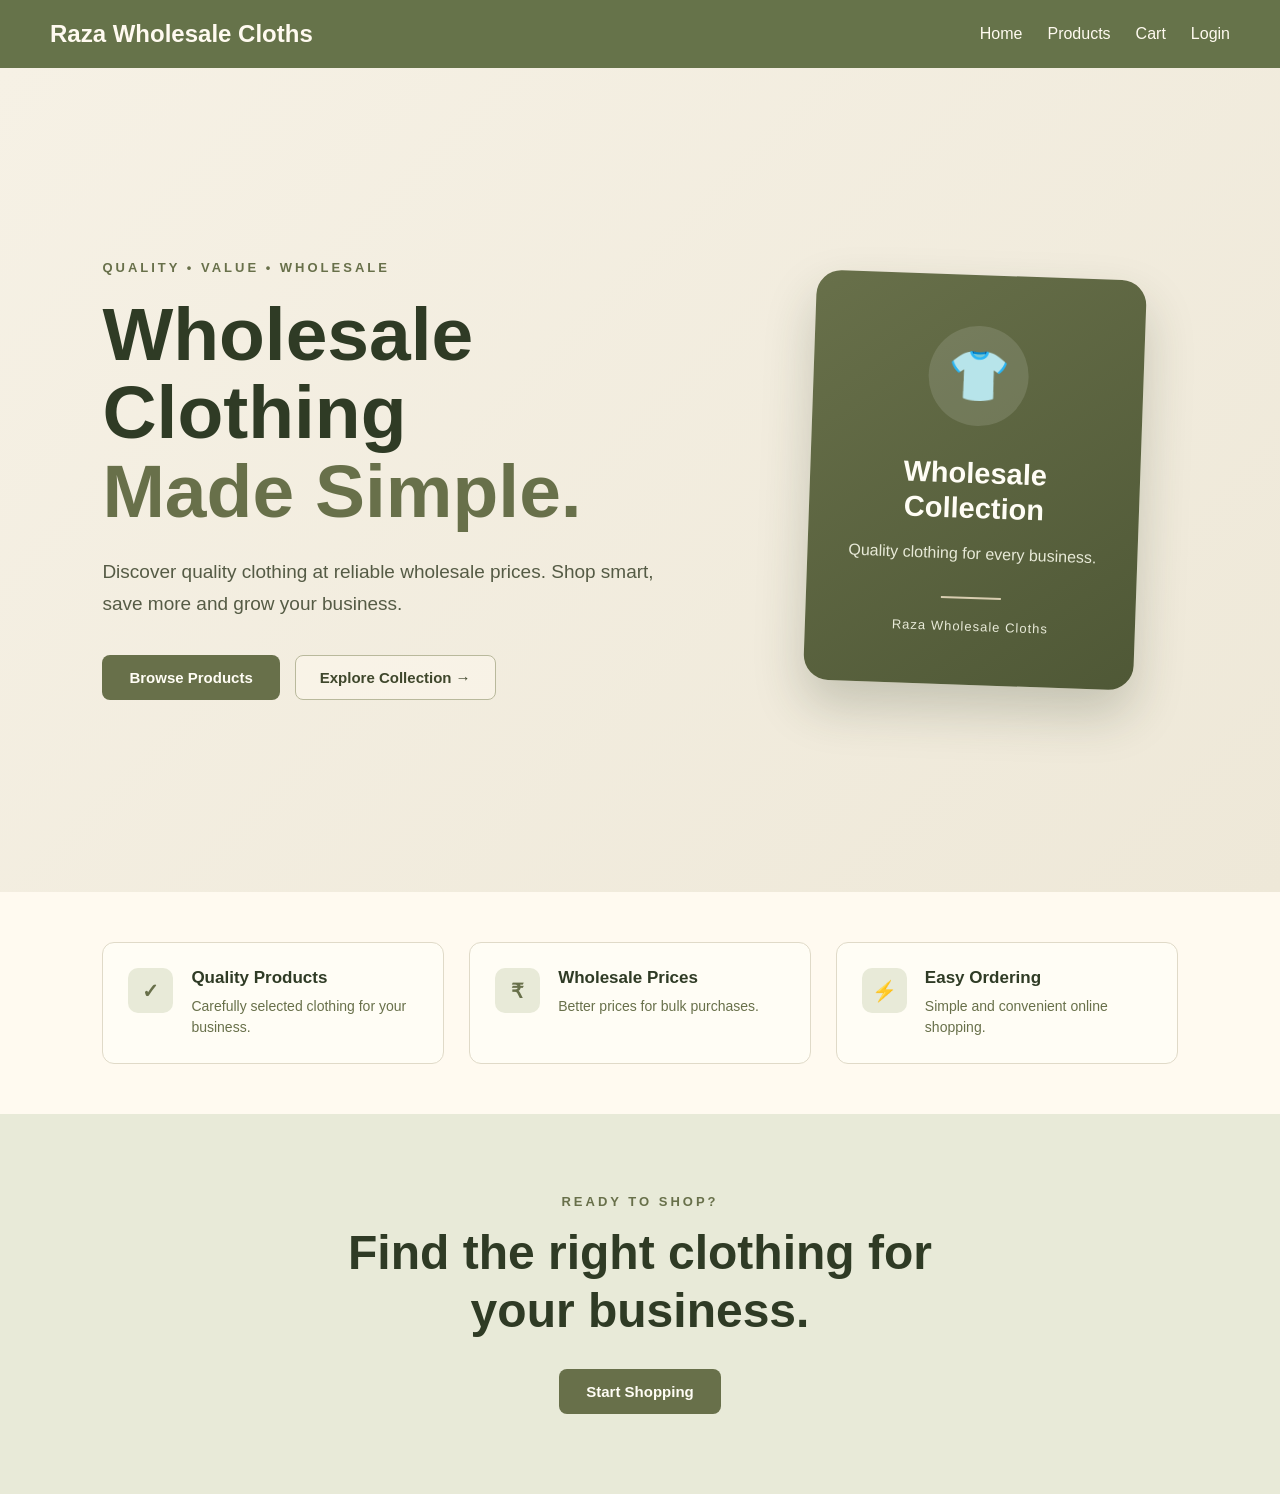
==== FRONTEND/index.html @ 0b1ded38 "Initial commit" ====
<!DOCTYPE html>
<html lang="en">

<head>

    <meta charset="UTF-8">

    <meta
        name="viewport"
        content="width=device-width, initial-scale=1.0"
    >

    <title>Raza Wholesale Cloths</title>

    <link
        rel="stylesheet"
        href="css/style.css"
    >

</head>


<body>

    <!-- ================================
         NAVIGATION
         ================================= -->

    <header class="navbar">

        <div class="logo">
            Raza Wholesale Cloths
        </div>


        <nav>

            <a href="index.html">
                Home
            </a>

            <a href="products.html">
                Products
            </a>

            <a href="cart.html">
                Cart
            </a>

            <a href="login.html">
                Login
            </a>

        </nav>

    </header>


    <!-- ================================
         HERO SECTION
         ================================= -->

    <main>

        <section class="home-hero">

            <div class="hero-content">

                <p class="hero-tag">
                    QUALITY • VALUE • WHOLESALE
                </p>


                <h1>
                    Wholesale Clothing
                    <span>
                        Made Simple.
                    </span>
                </h1>


                <p class="hero-description">

                    Discover quality clothing at reliable
                    wholesale prices. Shop smart,
                    save more and grow your business.

                </p>


                <div class="hero-buttons">

                    <a
                        href="products.html"
                        class="hero-primary-button"
                    >
                        Browse Products
                    </a>


                    <a
                        href="products.html"
                        class="hero-secondary-button"
                    >
                        Explore Collection →
                    </a>

                </div>

            </div>


            <!-- Decorative Card -->

            <div class="hero-visual">

                <div class="hero-card">

                    <div class="hero-card-icon">
                        👕
                    </div>

                    <h2>
                        Wholesale
                        Collection
                    </h2>

                    <p>
                        Quality clothing
                        for every business.
                    </p>

                    <div class="hero-card-line"></div>

                    <span>
                        Raza Wholesale Cloths
                    </span>

                </div>

            </div>

        </section>


        <!-- ================================
             FEATURES
             ================================= -->

        <section class="features-section">

            <div class="feature-box">

                <div class="feature-icon">
                    ✓
                </div>

                <div>

                    <h3>
                        Quality Products
                    </h3>

                    <p>
                        Carefully selected clothing
                        for your business.
                    </p>

                </div>

            </div>


            <div class="feature-box">

                <div class="feature-icon">
                    ₹
                </div>

                <div>

                    <h3>
                        Wholesale Prices
                    </h3>

                    <p>
                        Better prices for
                        bulk purchases.
                    </p>

                </div>

            </div>


            <div class="feature-box">

                <div class="feature-icon">
                    ⚡
                </div>

                <div>

                    <h3>
                        Easy Ordering
                    </h3>

                    <p>
                        Simple and convenient
                        online shopping.
                    </p>

                </div>

            </div>

        </section>


        <!-- ================================
             CTA
             ================================= -->

        <section class="home-cta">

            <p>
                READY TO SHOP?
            </p>

            <h2>
                Find the right clothing
                for your business.
            </h2>

            <a
                href="products.html"
                class="hero-primary-button"
            >
                Start Shopping
            </a>

        </section>

    </main>


    <script src="js/main.js"></script>

</body>

</html>
---- FRONTEND/css/style.css ----
* {
    margin: 0;
    padding: 0;
    box-sizing: border-box;
}

body {
    font-family: Arial, sans-serif;
    background-color: #f6f1e5;
    color: #2f3b25;
}


/* Navigation */

.navbar {
    background-color: #66734a;

    display: flex;
    justify-content: space-between;
    align-items: center;

    padding: 20px 50px;
}

.logo {
    color: #fffaf0;
    font-size: 24px;
    font-weight: bold;
}

nav {
    display: flex;
    gap: 25px;
}

nav a {
    color: #fffaf0;
    text-decoration: none;
    font-weight: 500;
}

nav a:hover {
    color: #e7c9a9;
}


/* Hero */

.hero {
    min-height: calc(100vh - 76px);

    display: flex;
    flex-direction: column;

    justify-content: center;
    align-items: center;

    text-align: center;

    padding: 40px;
}

.hero h1 {
    font-size: 56px;
    margin-bottom: 20px;
}

.hero p {
    font-size: 20px;
    color: #4f5d3a;

    margin-bottom: 30px;
}


/* Button */

button {
    background-color: #66734a;
    color: #fffaf0;

    border: none;

    padding: 14px 28px;

    font-size: 16px;
    font-weight: bold;

    border-radius: 6px;

    cursor: pointer;
}

button:hover {
    background-color: #52603a;
}

.products-section {
    padding: 50px;
    text-align: center;
}

.products-section h1 {
    color: #2f3b25;
    background-color: transparent;
    font-size: 40px;
    margin-bottom: 35px;
}

.products-container {
    display: flex;
    flex-wrap: wrap;
    justify-content: center;
    gap: 25px;
}

.product-card {
    width: 280px;
    background-color: #fffaf0;

    padding: 25px;

    border-radius: 10px;

    box-shadow: 0 4px 12px rgba(47, 59, 37, 0.12);

    text-align: left;
}

.product-card h2 {
    color: #2f3b25;
    margin-bottom: 15px;
}

.product-card p {
    text-align: left;
    font-size: 16px;
    margin: 8px 0;
}

.product-card button {
    margin-top: 15px;
}

.search-container {
    display: flex;

    justify-content: center;
    align-items: center;

    gap: 10px;

    margin-bottom: 35px;
}

.search-container input {
    width: 300px;

    padding: 13px 15px;

    border: 1px solid #b8bda8;

    border-radius: 6px;

    font-size: 16px;

    background-color: #fffaf0;

    color: #2f3b25;

    outline: none;
}

.search-container input:focus {
    border-color: #66734a;
}

.search-container button {
    margin-top: 0;
}

.sort-container {
    display: flex;
    justify-content: center;
    align-items: center;

    gap: 10px;

    margin-bottom: 35px;
}

.sort-container label {
    font-size: 16px;
    font-weight: 600;

    color: #2f3b25;
}

.sort-container select {
    padding: 10px 14px;

    border: 1px solid #b8bda8;
    border-radius: 6px;

    background-color: #fffaf0;
    color: #2f3b25;

    font-size: 15px;

    cursor: pointer;

    outline: none;
}

.sort-container select:focus {
    border-color: #66734a;
}

/* =========================================
   PRODUCT DETAILS PAGE
   ========================================= */

.product-details {
    width: 90%;
    max-width: 1100px;
    margin: 50px auto;
    padding: 35px;
    display: flex;
    gap: 50px;
    align-items: center;

    background: #f7f1df;
    border: 1px solid #d8cdb0;
    border-radius: 18px;
    box-sizing: border-box;
}


/* Product Image */

.product-image {
    flex: 1;
    min-height: 400px;
    display: flex;
    align-items: center;
    justify-content: center;

    background: #e8ead8;
    border-radius: 15px;
}


.image-placeholder {
    width: 80%;
    height: 320px;

    display: flex;
    align-items: center;
    justify-content: center;

    background: #dddcc8;
    color: #68704a;

    border-radius: 12px;

    font-size: 20px;
    font-weight: 600;
}


/* Product Information */

.product-info {
    flex: 1;
    padding: 20px;
}


.product-category {
    color: #68704a;
    font-size: 15px;
    font-weight: 700;
    text-transform: uppercase;
    letter-spacing: 1px;
}


.product-info h2 {
    color: #3f472c;
    font-size: 36px;
    margin: 12px 0;
}


.product-price {
    color: #68704a;
    font-size: 28px;
    font-weight: 700;
}


.product-stock {
    color: #555b45;
    font-size: 16px;
}


/* Quantity */

.quantity-container {
    margin: 25px 0;
}


.quantity-container label {
    color: #3f472c;
    font-weight: 600;
    margin-right: 10px;
}


.quantity-container input {
    width: 70px;
    padding: 10px;

    border: 1px solid #b9b99c;
    border-radius: 8px;

    background: #fffdf5;
    color: #3f472c;

    font-size: 16px;
}


/* Add to Cart */

.add-to-cart-button {
    padding: 13px 28px;

    border: none;
    border-radius: 9px;

    background: #68704a;
    color: #fffdf5;

    font-size: 16px;
    font-weight: 700;

    cursor: pointer;
}


.add-to-cart-button:hover {
    background: #4f5836;
}


/* Mobile */

@media (max-width: 768px) {

    .product-details {
        flex-direction: column;
        padding: 20px;
        gap: 25px;
    }

    .product-image {
        width: 100%;
        min-height: 300px;
    }

    .image-placeholder {
        height: 240px;
    }

    .product-info {
        width: 100%;
        padding: 10px;
    }

    .product-info h2 {
        font-size: 28px;
    }

}

.view-product-button {
    display: inline-block;

    margin-top: 15px;

    padding: 12px 20px;

    background-color: #66734a;
    color: #fffaf0;

    text-decoration: none;

    border-radius: 6px;

    font-weight: bold;
}

.view-product-button:hover {
    background-color: #52603a;
}

/* =========================================
   CART PAGE
   ========================================= */

.cart-section {
    width: 90%;
    max-width: 1100px;
    margin: 50px auto;
}

.cart-section > h1 {
    text-align: center;
    color: #2f3b25;
    font-size: 40px;
    margin-bottom: 35px;
}


/* Cart Items */

.cart-container {
    display: flex;
    flex-direction: column;
    gap: 20px;
}


.cart-item {
    display: flex;
    align-items: center;
    justify-content: space-between;
    gap: 25px;

    padding: 25px;

    background-color: #fffaf0;

    border: 1px solid #ddd6c2;

    border-radius: 12px;

    box-shadow:
        0 4px 12px rgba(47, 59, 37, 0.10);
}


/* Product Information */

.cart-item-info {
    flex: 2;
}


.cart-item-info h3 {
    color: #2f3b25;
    font-size: 21px;
    margin-bottom: 10px;
}


.cart-item-info p {
    color: #59634a;
    margin: 5px 0;
}


/* Quantity */

.cart-item-quantity {
    flex: 1;

    display: flex;
    align-items: center;
    justify-content: center;

    gap: 8px;
}


.cart-item-quantity label {
    color: #2f3b25;
    font-weight: 600;
}


.cart-quantity {
    width: 65px;

    padding: 9px;

    border: 1px solid #b8bda8;

    border-radius: 6px;

    background-color: #f6f1e5;

    color: #2f3b25;

    font-size: 15px;

    text-align: center;
}


/* Item Total */

.cart-item-total {
    flex: 1;

    text-align: center;
}


.cart-item-total p {
    color: #66734a;

    font-size: 20px;

    font-weight: bold;

    margin-bottom: 10px;
}


/* Remove Button */

.remove-cart-item {
    background-color: #8b5e52;

    padding: 9px 16px;

    font-size: 14px;

    border-radius: 6px;
}


.remove-cart-item:hover {
    background-color: #70483e;
}


/* Empty Cart */

.empty-cart {
    text-align: center;

    padding: 50px;

    background-color: #fffaf0;

    border-radius: 12px;

    color: #59634a;

    font-size: 18px;
}


/* Cart Summary */

.cart-summary {
    margin-top: 30px;

    padding: 30px;

    background-color: #e8ead8;

    border: 1px solid #cdd1b9;

    border-radius: 12px;

    text-align: right;
}


.cart-summary h2 {
    color: #2f3b25;

    margin-bottom: 20px;

    font-size: 25px;
}


.cart-summary p {
    color: #4f5d3a;

    font-size: 17px;

    margin: 8px 0;
}


.cart-summary span {
    color: #2f3b25;

    font-weight: bold;
}


/* Checkout */

#checkoutButton {
    margin-top: 20px;
}


/* Mobile */

@media (max-width: 768px) {

    .cart-section {
        width: 94%;
        margin: 30px auto;
    }


    .cart-section > h1 {
        font-size: 30px;
    }


    .cart-item {
        flex-direction: column;

        align-items: stretch;

        text-align: center;
    }


    .cart-item-info {
        text-align: center;
    }


    .cart-item-quantity {
        justify-content: center;
    }


    .cart-item-total {
        text-align: center;
    }


    .cart-summary {
        text-align: center;
    }

}

/* =========================================
   LOGIN PAGE
   ========================================= */

.login-section {
    min-height: calc(100vh - 76px);

    display: flex;
    justify-content: center;
    align-items: center;

    padding: 40px 20px;
}


.login-card {
    width: 100%;
    max-width: 430px;

    padding: 40px;

    background-color: #fffaf0;

    border: 1px solid #ddd6c2;

    border-radius: 14px;

    box-shadow:
        0 8px 25px rgba(47, 59, 37, 0.12);
}


.login-card h1 {
    text-align: center;

    color: #2f3b25;

    font-size: 32px;

    margin-bottom: 10px;
}


.login-subtitle {
    text-align: center;

    color: #68704a;

    margin-bottom: 30px;

    font-size: 15px;
}


/* Form */

.form-group {
    margin-bottom: 20px;
}


.form-group label {
    display: block;

    margin-bottom: 8px;

    color: #2f3b25;

    font-weight: 600;
}


.form-group input {
    width: 100%;

    padding: 13px 14px;

    border: 1px solid #b8bda8;

    border-radius: 7px;

    background-color: #f6f1e5;

    color: #2f3b25;

    font-size: 15px;

    outline: none;
}


.form-group input:focus {
    border-color: #66734a;

    box-shadow:
        0 0 0 2px rgba(102, 115, 74, 0.15);
}


/* Login Button */

.login-button {
    width: 100%;

    margin-top: 5px;

    padding: 13px;

    background-color: #66734a;

    color: #fffaf0;

    border: none;

    border-radius: 7px;

    font-size: 16px;

    font-weight: bold;

    cursor: pointer;
}


.login-button:hover {
    background-color: #52603a;
}


/* Message */

.login-message {
    margin-top: 18px;

    text-align: center;

    font-size: 14px;

    color: #68704a;
}


/* Mobile */

@media (max-width: 500px) {

    .login-card {
        padding: 30px 22px;
    }


    .login-card h1 {
        font-size: 27px;
    }

}

/* Dynamic Profile Link */

.navbar nav a {
    color: #fffaf0;
    text-decoration: none;
    font-weight: 500;
    transition: color 0.2s ease;
}

.navbar nav a:hover {
    color: #e7c9a9;
}

/* =========================================
   PROFILE PAGE
   ========================================= */

.profile-section {
    min-height: calc(100vh - 76px);

    display: flex;
    justify-content: center;
    align-items: center;

    padding: 40px 20px;
}


.profile-card {
    width: 100%;
    max-width: 500px;

    padding: 40px;

    background-color: #fffaf0;

    border: 1px solid #ddd6c2;

    border-radius: 16px;

    box-shadow:
        0 8px 25px rgba(47, 59, 37, 0.12);

    text-align: center;
}


.profile-icon {
    width: 80px;
    height: 80px;

    margin: 0 auto 20px;

    display: flex;
    align-items: center;
    justify-content: center;

    background-color: #e8ead8;

    border-radius: 50%;

    font-size: 38px;
}


.profile-card h1 {
    color: #2f3b25;

    font-size: 32px;

    margin-bottom: 30px;
}


/* Profile Information */

.profile-info {
    text-align: left;

    margin-bottom: 30px;
}


.profile-field {
    padding: 16px 0;

    border-bottom: 1px solid #ddd6c2;
}


.profile-field span {
    display: block;

    color: #68704a;

    font-size: 13px;

    font-weight: 600;

    text-transform: uppercase;

    letter-spacing: 0.5px;

    margin-bottom: 6px;
}


.profile-field strong {
    display: block;

    color: #2f3b25;

    font-size: 17px;

    word-break: break-word;
}


/* Logout */

.logout-button {
    width: 100%;

    padding: 13px;

    background-color: #8b5e52;

    color: #fffaf0;

    border: none;

    border-radius: 7px;

    font-size: 16px;

    font-weight: bold;

    cursor: pointer;
}


.logout-button:hover {
    background-color: #70483e;
}


/* Mobile */

@media (max-width: 500px) {

    .profile-card {
        padding: 30px 22px;
    }


    .profile-card h1 {
        font-size: 27px;
    }

}

/* Register Link */

.register-link {
    margin-top: 20px;

    text-align: center;

    color: #68704a;

    font-size: 14px;
}


.register-link a {
    color: #66734a;

    font-weight: bold;

    text-decoration: none;
}


.register-link a:hover {
    text-decoration: underline;
}

/* =========================================
   CHECKOUT PAGE
   ========================================= */

.checkout-section {
    width: 90%;
    max-width: 1200px;

    margin: 50px auto;

    padding: 20px;
}


.checkout-section > h1 {
    text-align: center;

    color: #2f3b25;

    font-size: 40px;

    margin-bottom: 35px;
}


/* Main Checkout Layout */

.checkout-container {
    display: grid;

    grid-template-columns:
        1.4fr
        1fr;

    gap: 35px;

    align-items: start;
}


/* Checkout Form */

.checkout-form,
.order-summary {
    background-color: #fffaf0;

    border: 1px solid #ddd6c2;

    border-radius: 15px;

    padding: 30px;

    box-shadow:
        0 6px 20px rgba(47, 59, 37, 0.10);
}


.checkout-form h2,
.order-summary h2 {
    color: #2f3b25;

    font-size: 24px;

    margin-bottom: 25px;
}


/* Form */

.form-group {
    margin-bottom: 20px;
}


.form-group label {
    display: block;

    color: #3f472c;

    font-size: 15px;

    font-weight: 600;

    margin-bottom: 8px;
}


.form-group input,
.form-group textarea {
    width: 100%;

    padding: 13px 14px;

    border: 1px solid #b9b99c;

    border-radius: 7px;

    background-color: #fffdf5;

    color: #2f3b25;

    font-family: Arial, sans-serif;

    font-size: 15px;

    outline: none;
}


.form-group input:focus,
.form-group textarea:focus {
    border-color: #68704a;

    box-shadow:
        0 0 0 2px rgba(104, 112, 74, 0.10);
}


.form-group textarea {
    resize: vertical;
}


/* City + Pincode */

.checkout-row {
    display: grid;

    grid-template-columns:
        1fr
        1fr;

    gap: 15px;
}


/* Order Items */

.checkout-items {
    display: flex;

    flex-direction: column;

    gap: 15px;
}


.checkout-item {
    display: flex;

    justify-content: space-between;

    align-items: center;

    gap: 20px;

    padding: 15px 0;

    border-bottom:
        1px solid #ddd6c2;
}


.checkout-item h3 {
    color: #3f472c;

    font-size: 17px;

    margin-bottom: 6px;
}


.checkout-item p {
    color: #68704a;

    font-size: 14px;
}


.checkout-item strong {
    color: #2f3b25;

    font-size: 16px;

    white-space: nowrap;
}


/* Total */

.checkout-total {
    display: flex;

    justify-content: space-between;

    align-items: center;

    margin-top: 25px;

    padding-top: 20px;

    border-top:
        2px solid #d8cdb0;
}


.checkout-total span {
    color: #3f472c;

    font-size: 18px;

    font-weight: 600;
}


.checkout-total strong {
    color: #68704a;

    font-size: 25px;
}


/* Place Order */

.place-order-button {
    width: 100%;

    margin-top: 10px;

    padding: 14px 20px;

    background-color: #68704a;

    color: #fffdf5;

    border: none;

    border-radius: 8px;

    font-size: 16px;

    font-weight: 700;

    cursor: pointer;

    transition: background-color 0.2s ease;
}


.place-order-button:hover {
    background-color: #4f5836;
}


/* Checkout Message */

.checkout-message {
    margin-top: 15px;

    text-align: center;

    font-size: 15px;

    font-weight: 600;
}


/* Mobile */

@media (max-width: 800px) {

    .checkout-container {
        grid-template-columns: 1fr;
    }


    .checkout-section {
        width: 95%;

        padding: 10px;
    }


    .checkout-section > h1 {
        font-size: 32px;
    }

}


@media (max-width: 500px) {

    .checkout-form,
    .order-summary {
        padding: 20px;
    }


    .checkout-row {
        grid-template-columns: 1fr;
    }


    .checkout-item {
        align-items: flex-start;
    }

}

/* =========================================
   ORDER DETAILS PAGE
   ========================================= */

.order-details-section {
    width: 90%;
    max-width: 1000px;

    margin: 50px auto;

    padding: 20px;
}


.order-details-section > h1 {
    text-align: center;

    color: #2f3b25;

    font-size: 40px;

    margin-bottom: 35px;
}


/* Main Card */

.order-detail-card {
    background-color: #fffaf0;

    border: 1px solid #ddd6c2;

    border-radius: 16px;

    padding: 35px;

    box-shadow:
        0 6px 20px rgba(47, 59, 37, 0.10);
}


/* Header */

.order-detail-header {
    display: flex;

    justify-content: space-between;

    align-items: center;

    gap: 20px;

    padding-bottom: 20px;

    border-bottom:
        1px solid #ddd6c2;
}


.order-label {
    color: #68704a;

    font-size: 13px;

    font-weight: 700;

    text-transform: uppercase;

    letter-spacing: 1px;

    margin-bottom: 5px;
}


.order-detail-header h2 {
    color: #2f3b25;

    font-size: 22px;
}


.order-status {
    display: inline-block;

    padding: 8px 15px;

    background-color: #e8ead8;

    color: #52603a;

    border-radius: 20px;

    font-size: 14px;

    font-weight: 700;
}


/* Date */

.order-detail-date {
    color: #68704a;

    font-size: 14px;

    margin: 20px 0 30px;
}


/* Products */

.order-detail-products h2,
.order-customer-info h2 {
    color: #2f3b25;

    font-size: 22px;

    margin-bottom: 20px;
}


.order-detail-item {
    display: flex;

    justify-content: space-between;

    align-items: center;

    gap: 20px;

    padding: 18px 0;

    border-bottom:
        1px solid #e0dac8;
}


.order-detail-item h3 {
    color: #3f472c;

    font-size: 18px;

    margin-bottom: 8px;
}


.order-detail-item p {
    color: #68704a;

    font-size: 14px;

    margin: 4px 0;
}


.order-detail-item strong {
    color: #68704a;

    font-size: 18px;

    white-space: nowrap;
}


/* Total */

.order-detail-total {
    display: flex;

    justify-content: space-between;

    align-items: center;

    margin-top: 25px;

    padding: 20px 0;

    border-top:
        2px solid #d8cdb0;

    border-bottom:
        1px solid #ddd6c2;
}


.order-detail-total span {
    color: #3f472c;

    font-size: 18px;

    font-weight: 600;
}


.order-detail-total strong {
    color: #68704a;

    font-size: 26px;
}


/* Customer Information */

.order-customer-info {
    margin-top: 30px;

    padding-top: 25px;

    border-top:
        1px solid #ddd6c2;
}


.order-customer-info p {
    color: #555b45;

    font-size: 15px;

    margin: 10px 0;

    line-height: 1.5;
}


.order-customer-info strong {
    color: #3f472c;
}


/* Back Button */

.back-orders-button {
    display: inline-block;

    margin-top: 30px;

    padding: 12px 22px;

    background-color: #68704a;

    color: #fffdf5;

    text-decoration: none;

    border-radius: 8px;

    font-size: 15px;

    font-weight: 700;
}


.back-orders-button:hover {
    background-color: #4f5836;
}


/* View Details Button */

.view-order-button {
    display: inline-block;

    margin-top: 20px;

    padding: 11px 20px;

    background-color: #68704a;

    color: #fffdf5;

    text-decoration: none;

    border-radius: 7px;

    font-size: 14px;

    font-weight: 700;
}


.view-order-button:hover {
    background-color: #4f5836;
}


/* Mobile */

@media (max-width: 700px) {

    .order-details-section {
        width: 95%;

        padding: 10px;
    }


    .order-detail-card {
        padding: 22px;
    }


    .order-detail-header {
        flex-direction: column;

        align-items: flex-start;
    }


    .order-detail-item {
        align-items: flex-start;
    }


    .order-detail-total {
        gap: 15px;
    }

}


@media (max-width: 450px) {

    .order-detail-item {
        flex-direction: column;
    }


    .order-detail-total {
        flex-direction: column;

        align-items: flex-start;
    }

}

/* =========================================
   ATTRACTIVE HOME PAGE
   ========================================= */


/* Hero */

.home-hero {

    min-height:
        calc(100vh - 76px);

    display: grid;

    grid-template-columns:
        1.2fr
        0.8fr;

    align-items: center;

    gap: 60px;

    padding:
        70px 8%;

    background:
        linear-gradient(
            135deg,
            #f6f1e5 0%,
            #eee8d8 100%
        );

}


/* Hero Content */

.hero-content {

    max-width: 700px;

}


.hero-tag {

    color: #68704a;

    font-size: 13px;

    font-weight: 800;

    letter-spacing: 3px;

    margin-bottom: 20px;

}


.hero-content h1 {

    color: #2f3b25;

    font-size: clamp(
        45px,
        6vw,
        75px
    );

    line-height: 1.05;

    margin-bottom: 25px;

}


.hero-content h1 span {

    display: block;

    color: #68704a;

}


.hero-description {

    max-width: 560px;

    color: #555b45;

    font-size: 19px;

    line-height: 1.7;

    margin-bottom: 35px;

}


/* Hero Buttons */

.hero-buttons {

    display: flex;

    align-items: center;

    gap: 15px;

    flex-wrap: wrap;

}


.hero-primary-button {

    display: inline-block;

    padding:
        14px 27px;

    background-color:
        #68704a;

    color:
        #fffdf5;

    text-decoration: none;

    border-radius: 8px;

    font-size: 15px;

    font-weight: 700;

    transition:
        transform 0.2s ease,
        background-color 0.2s ease;

}


.hero-primary-button:hover {

    background-color:
        #4f5836;

    transform:
        translateY(-2px);

}


.hero-secondary-button {

    display: inline-block;

    padding:
        13px 24px;

    color:
        #3f472c;

    text-decoration: none;

    border:
        1px solid #b9b99c;

    border-radius: 8px;

    font-size: 15px;

    font-weight: 700;

    background:
        rgba(
            255,
            250,
            240,
            0.5
        );

}


.hero-secondary-button:hover {

    background:
        #fffaf0;

}


/* =========================================
   HERO VISUAL
   ========================================= */

.hero-visual {

    display: flex;

    justify-content: center;

    align-items: center;

}


.hero-card {

    width: 330px;

    min-height: 410px;

    padding: 40px 30px;

    display: flex;

    flex-direction: column;

    justify-content: center;

    align-items: center;

    text-align: center;

    background:

        linear-gradient(
            145deg,
            #68704a,
            #4f5836
        );

    color: #fffdf5;

    border-radius: 25px;

    box-shadow:
        0 25px 50px
        rgba(
            47,
            59,
            37,
            0.22
        );

    transform:
        rotate(2deg);

}


.hero-card-icon {

    width: 100px;

    height: 100px;

    display: flex;

    justify-content: center;

    align-items: center;

    font-size: 50px;

    background:
        rgba(
            255,
            255,
            255,
            0.12
        );

    border-radius: 50%;

    margin-bottom: 30px;

}


.hero-card h2 {

    font-size: 29px;

    line-height: 1.2;

    margin-bottom: 15px;

}


.hero-card p {

    color:
        #e8ead8;

    line-height: 1.6;

    margin-bottom: 30px;

}


.hero-card-line {

    width: 60px;

    height: 2px;

    background:
        #d8cdb0;

    margin-bottom: 20px;

}


.hero-card span {

    color:
        #e8ead8;

    font-size: 13px;

    letter-spacing: 1px;

}


/* =========================================
   FEATURES
   ========================================= */

.features-section {

    display: grid;

    grid-template-columns:
        repeat(3, 1fr);

    gap: 25px;

    padding:
        50px 8%;

    background:
        #fffaf0;

}


.feature-box {

    display: flex;

    align-items: flex-start;

    gap: 18px;

    padding: 25px;

    border:
        1px solid #e0dac8;

    border-radius: 12px;

    background:
        #fffdf5;

    transition:
        transform 0.2s ease,
        box-shadow 0.2s ease;

}


.feature-box:hover {

    transform:
        translateY(-5px);

    box-shadow:
        0 10px 25px
        rgba(
            47,
            59,
            37,
            0.10
        );

}


.feature-icon {

    min-width: 45px;

    height: 45px;

    display: flex;

    align-items: center;

    justify-content: center;

    background:
        #e8ead8;

    color:
        #68704a;

    border-radius: 10px;

    font-size: 20px;

    font-weight: 800;

}


.feature-box h3 {

    color:
        #2f3b25;

    font-size: 17px;

    margin-bottom: 8px;

}


.feature-box p {

    color:
        #68704a;

    font-size: 14px;

    line-height: 1.5;

}


/* =========================================
   HOME CTA
   ========================================= */

.home-cta {

    text-align: center;

    padding:
        80px 20px;

    background:
        #e8ead8;

}


.home-cta > p {

    color:
        #68704a;

    font-size: 13px;

    font-weight: 800;

    letter-spacing: 3px;

    margin-bottom: 15px;

}


.home-cta h2 {

    max-width: 650px;

    margin:
        0 auto 30px;

    color:
        #2f3b25;

    font-size:
        clamp(
            30px,
            4vw,
            48px
        );

    line-height: 1.2;

}


/* =========================================
   HOME MOBILE
   ========================================= */

@media (max-width: 850px) {

    .home-hero {

        grid-template-columns: 1fr;

        text-align: center;

        padding:
            60px 7%;

    }


    .hero-content {

        margin:
            0 auto;

    }


    .hero-description {

        margin-left: auto;

        margin-right: auto;

    }


    .hero-buttons {

        justify-content: center;

    }


    .hero-card {

        width: 300px;

        min-height: 350px;

    }


    .features-section {

        grid-template-columns: 1fr;

    }

}


@media (max-width: 600px) {

    .home-hero {

        padding:
            45px 20px;

    }


    .hero-content h1 {

        font-size: 43px;

    }


    .hero-description {

        font-size: 16px;

    }


    .hero-card {

        width: 270px;

        min-height: 330px;

    }


    .hero-card h2 {

        font-size: 25px;

    }


    .hero-buttons {

        flex-direction: column;

        width: 100%;

    }


    .hero-primary-button,
    .hero-secondary-button {

        width: 100%;

        text-align: center;

    }

}
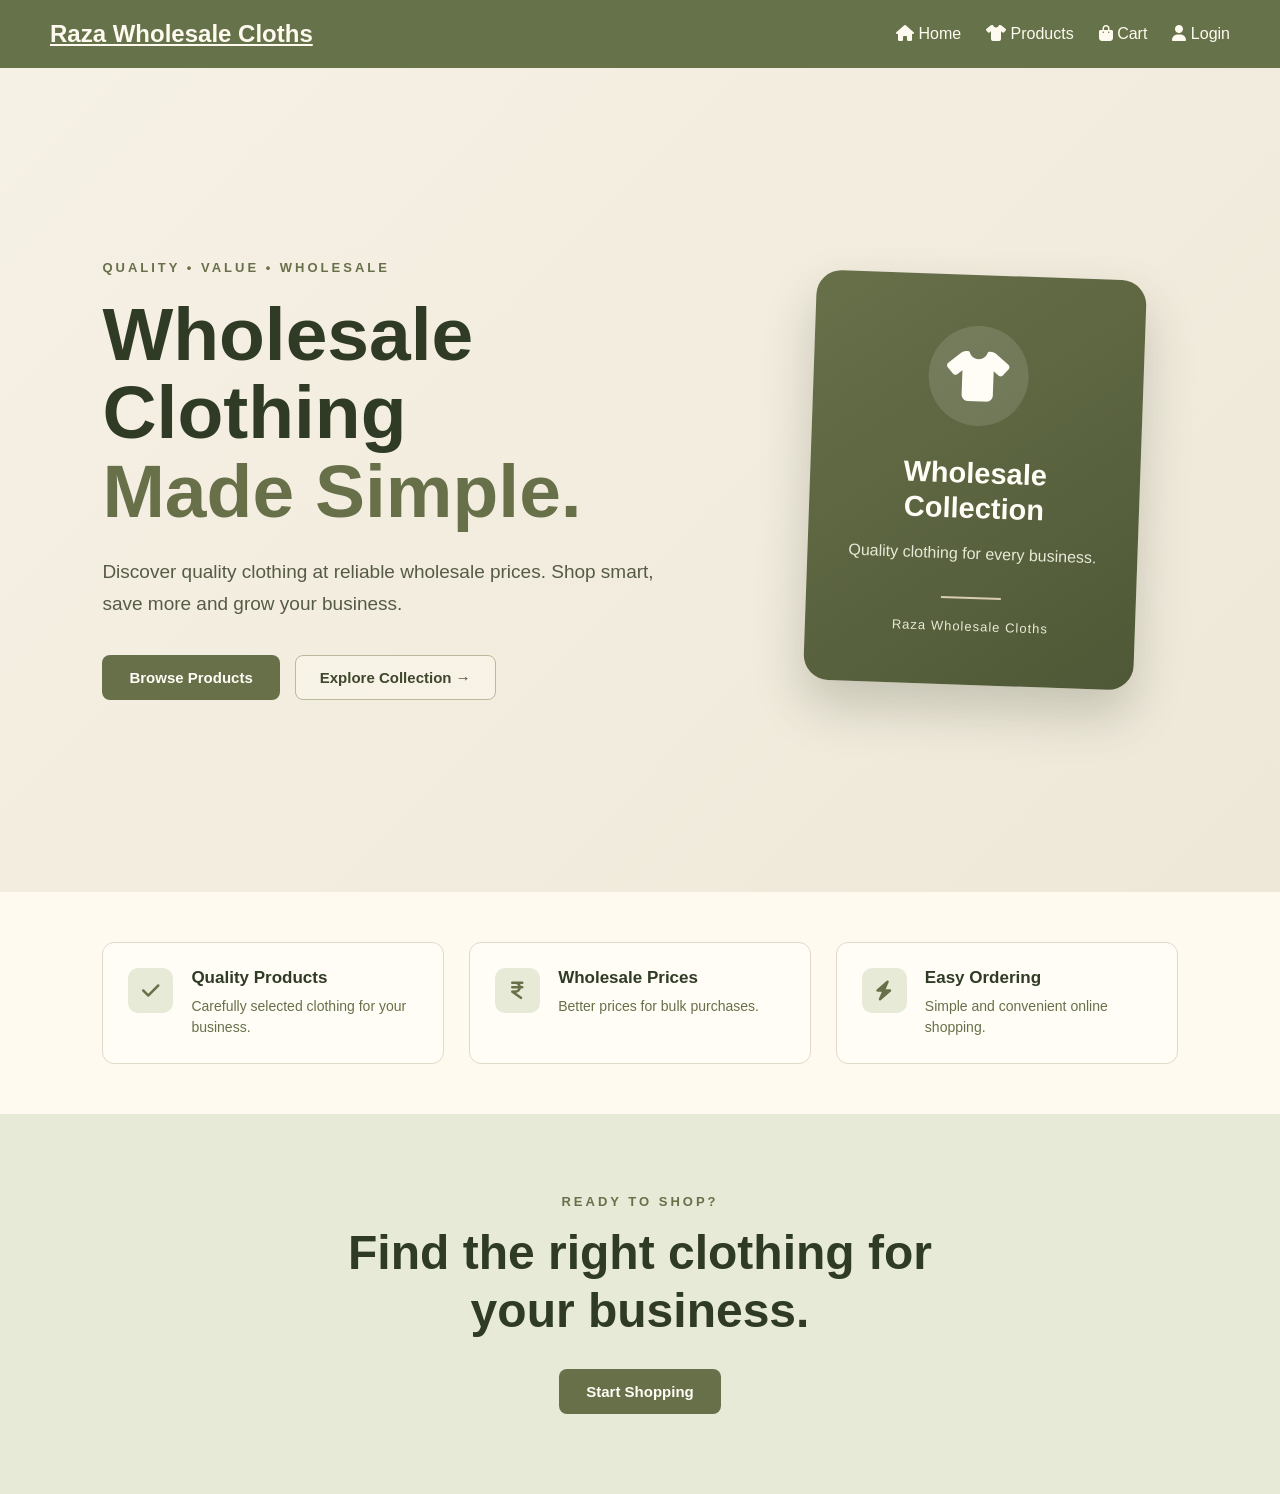
==== commit 5f94b77a: "Update index.html" ====
--- a/FRONTEND/index.html
+++ b/FRONTEND/index.html
@@ -12,6 +12,12 @@
 
     <title>Raza Wholesale Cloths</title>
 
+    <!-- Font Awesome Icons -->
+    <link
+        rel="stylesheet"
+        href="https://cdnjs.cloudflare.com/ajax/libs/font-awesome/6.5.2/css/all.min.css"
+    >
+
     <link
         rel="stylesheet"
         href="css/style.css"
@@ -28,27 +34,49 @@
 
     <header class="navbar">
 
-        <div class="logo">
+        <a
+            href="index.html"
+            class="logo"
+        >
             Raza Wholesale Cloths
-        </div>
-
-
-        <nav>
-
-            <a href="index.html">
-                Home
-            </a>
-
-            <a href="products.html">
-                Products
-            </a>
-
-            <a href="cart.html">
-                Cart
-            </a>
-
-            <a href="login.html">
-                Login
+        </a>
+
+
+        <nav class="main-nav">
+
+            <a
+                href="index.html"
+                class="nav-link"
+            >
+                <i class="fa-solid fa-house"></i>
+                <span>Home</span>
+            </a>
+
+
+            <a
+                href="products.html"
+                class="nav-link"
+            >
+                <i class="fa-solid fa-shirt"></i>
+                <span>Products</span>
+            </a>
+
+
+            <a
+                href="cart.html"
+                class="nav-link"
+            >
+                <i class="fa-solid fa-bag-shopping"></i>
+                <span>Cart</span>
+            </a>
+
+
+            <a
+                href="login.html"
+                class="nav-link"
+            >
+                <i class="fa-solid fa-user"></i>
+                <span>Login</span>
             </a>
 
         </nav>
@@ -117,7 +145,7 @@
                 <div class="hero-card">
 
                     <div class="hero-card-icon">
-                        👕
+                        <i class="fa-solid fa-shirt"></i>
                     </div>
 
                     <h2>
@@ -152,7 +180,7 @@
             <div class="feature-box">
 
                 <div class="feature-icon">
-                    ✓
+                    <i class="fa-solid fa-check"></i>
                 </div>
 
                 <div>
@@ -174,7 +202,7 @@
             <div class="feature-box">
 
                 <div class="feature-icon">
-                    ₹
+                    <i class="fa-solid fa-indian-rupee-sign"></i>
                 </div>
 
                 <div>
@@ -196,7 +224,7 @@
             <div class="feature-box">
 
                 <div class="feature-icon">
-                    ⚡
+                    <i class="fa-solid fa-bolt"></i>
                 </div>
 
                 <div>
@@ -248,4 +276,4 @@
 
 </body>
 
-</html>+</html>
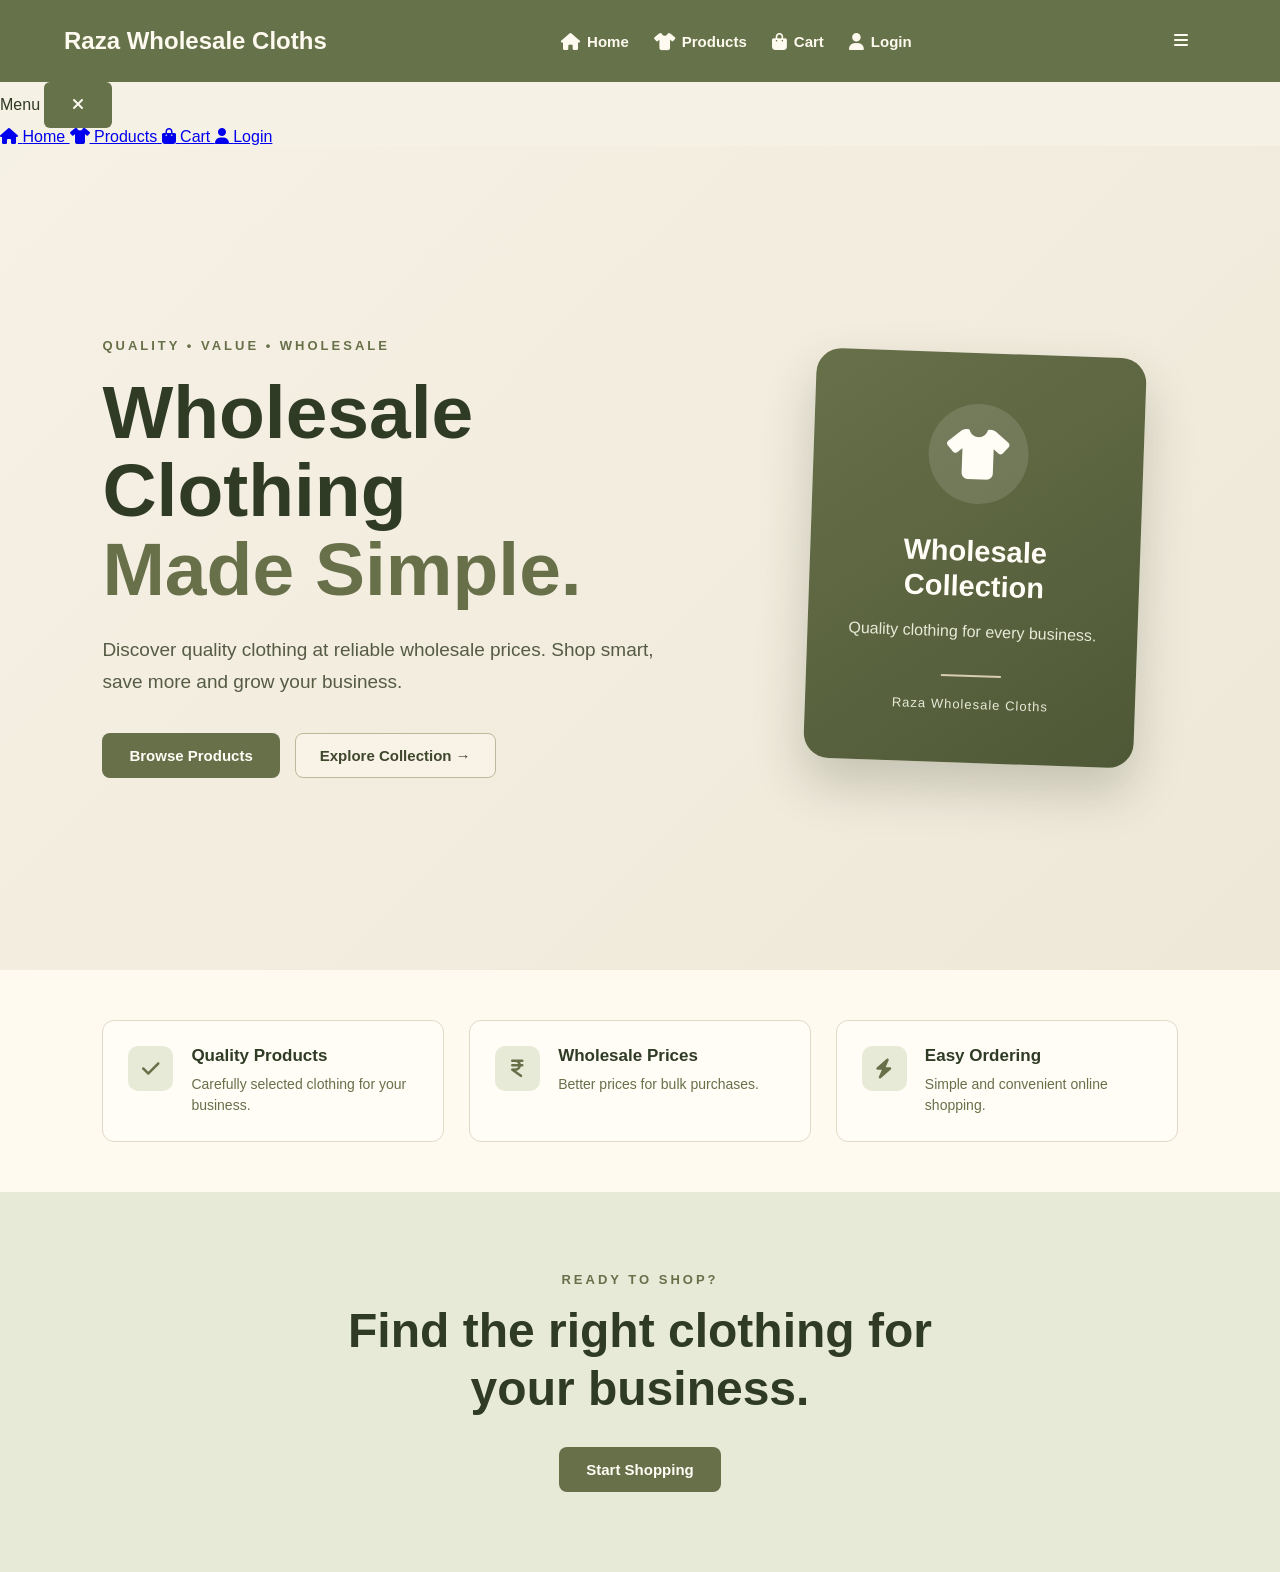
==== commit 8c4cefa7: "Update index.html" ====
--- a/FRONTEND/index.html
+++ b/FRONTEND/index.html
@@ -12,12 +12,17 @@
 
     <title>Raza Wholesale Cloths</title>
 
+
     <!-- Font Awesome Icons -->
+
     <link
         rel="stylesheet"
         href="https://cdnjs.cloudflare.com/ajax/libs/font-awesome/6.5.2/css/all.min.css"
     >
 
+
+    <!-- Main CSS -->
+
     <link
         rel="stylesheet"
         href="css/style.css"
@@ -33,6 +38,9 @@
          ================================= -->
 
     <header class="navbar">
+
+
+        <!-- LOGO -->
 
         <a
             href="index.html"
@@ -42,14 +50,22 @@
         </a>
 
 
+        <!-- DESKTOP NAVIGATION -->
+
         <nav class="main-nav">
+
 
             <a
                 href="index.html"
                 class="nav-link"
             >
+
                 <i class="fa-solid fa-house"></i>
-                <span>Home</span>
+
+                <span>
+                    Home
+                </span>
+
             </a>
 
 
@@ -57,8 +73,13 @@
                 href="products.html"
                 class="nav-link"
             >
+
                 <i class="fa-solid fa-shirt"></i>
-                <span>Products</span>
+
+                <span>
+                    Products
+                </span>
+
             </a>
 
 
@@ -66,8 +87,13 @@
                 href="cart.html"
                 class="nav-link"
             >
+
                 <i class="fa-solid fa-bag-shopping"></i>
-                <span>Cart</span>
+
+                <span>
+                    Cart
+                </span>
+
             </a>
 
 
@@ -75,13 +101,141 @@
                 href="login.html"
                 class="nav-link"
             >
+
                 <i class="fa-solid fa-user"></i>
-                <span>Login</span>
+
+                <span>
+                    Login
+                </span>
+
             </a>
 
         </nav>
 
+
+        <!-- MOBILE MENU BUTTON -->
+
+        <button
+            class="mobile-menu-button"
+            id="mobileMenuButton"
+            type="button"
+            aria-label="Open navigation menu"
+            aria-expanded="false"
+        >
+
+            <i class="fa-solid fa-bars"></i>
+
+        </button>
+
+
     </header>
+
+
+    <!-- ================================
+         MOBILE SIDEBAR
+         ================================= -->
+
+    <aside
+        class="mobile-sidebar"
+        id="mobileSidebar"
+    >
+
+
+        <!-- SIDEBAR HEADER -->
+
+        <div class="sidebar-header">
+
+            <span>
+                Menu
+            </span>
+
+
+            <button
+                class="sidebar-close-button"
+                id="sidebarCloseButton"
+                type="button"
+                aria-label="Close navigation menu"
+            >
+
+                <i class="fa-solid fa-xmark"></i>
+
+            </button>
+
+        </div>
+
+
+        <!-- SIDEBAR NAVIGATION -->
+
+        <nav class="sidebar-nav">
+
+
+            <a
+                href="index.html"
+                class="sidebar-link"
+            >
+
+                <i class="fa-solid fa-house"></i>
+
+                <span>
+                    Home
+                </span>
+
+            </a>
+
+
+            <a
+                href="products.html"
+                class="sidebar-link"
+            >
+
+                <i class="fa-solid fa-shirt"></i>
+
+                <span>
+                    Products
+                </span>
+
+            </a>
+
+
+            <a
+                href="cart.html"
+                class="sidebar-link"
+            >
+
+                <i class="fa-solid fa-bag-shopping"></i>
+
+                <span>
+                    Cart
+                </span>
+
+            </a>
+
+
+            <a
+                href="login.html"
+                class="sidebar-link"
+            >
+
+                <i class="fa-solid fa-user"></i>
+
+                <span>
+                    Login
+                </span>
+
+            </a>
+
+        </nav>
+
+
+    </aside>
+
+
+    <!-- SIDEBAR OVERLAY -->
+
+    <div
+        class="sidebar-overlay"
+        id="sidebarOverlay"
+    ></div>
 
 
     <!-- ================================
@@ -92,7 +246,9 @@
 
         <section class="home-hero">
 
+
             <div class="hero-content">
+
 
                 <p class="hero-tag">
                     QUALITY • VALUE • WHOLESALE
@@ -100,10 +256,13 @@
 
 
                 <h1>
+
                     Wholesale Clothing
+
                     <span>
                         Made Simple.
                     </span>
+
                 </h1>
 
 
@@ -117,6 +276,7 @@
 
 
                 <div class="hero-buttons">
+
 
                     <a
                         href="products.html"
@@ -133,40 +293,59 @@
                         Explore Collection →
                     </a>
 
-                </div>
+
+                </div>
+
 
             </div>
 
 
-            <!-- Decorative Card -->
+            <!-- HERO VISUAL -->
 
             <div class="hero-visual">
 
+
                 <div class="hero-card">
 
+
                     <div class="hero-card-icon">
+
                         <i class="fa-solid fa-shirt"></i>
+
                     </div>
 
+
                     <h2>
+
                         Wholesale
                         Collection
+
                     </h2>
 
+
                     <p>
+
                         Quality clothing
                         for every business.
+
                     </p>
 
+
                     <div class="hero-card-line"></div>
 
+
                     <span>
+
                         Raza Wholesale Cloths
+
                     </span>
 
-                </div>
+
+                </div>
+
 
             </div>
+
 
         </section>
 
@@ -177,11 +356,16 @@
 
         <section class="features-section">
 
+
             <div class="feature-box">
 
+
                 <div class="feature-icon">
+
                     <i class="fa-solid fa-check"></i>
-                </div>
+
+                </div>
+
 
                 <div>
 
@@ -189,21 +373,29 @@
                         Quality Products
                     </h3>
 
+
                     <p>
+
                         Carefully selected clothing
                         for your business.
+
                     </p>
 
                 </div>
 
+
             </div>
 
 
             <div class="feature-box">
 
+
                 <div class="feature-icon">
+
                     <i class="fa-solid fa-indian-rupee-sign"></i>
-                </div>
+
+                </div>
+
 
                 <div>
 
@@ -211,21 +403,29 @@
                         Wholesale Prices
                     </h3>
 
+
                     <p>
+
                         Better prices for
                         bulk purchases.
+
                     </p>
 
                 </div>
 
+
             </div>
 
 
             <div class="feature-box">
 
+
                 <div class="feature-icon">
+
                     <i class="fa-solid fa-bolt"></i>
-                </div>
+
+                </div>
+
 
                 <div>
 
@@ -233,14 +433,19 @@
                         Easy Ordering
                     </h3>
 
+
                     <p>
+
                         Simple and convenient
                         online shopping.
+
                     </p>
 
                 </div>
 
+
             </div>
+
 
         </section>
 
@@ -251,14 +456,19 @@
 
         <section class="home-cta">
 
+
             <p>
                 READY TO SHOP?
             </p>
 
+
             <h2>
+
                 Find the right clothing
                 for your business.
+
             </h2>
+
 
             <a
                 href="products.html"
@@ -267,13 +477,138 @@
                 Start Shopping
             </a>
 
+
         </section>
 
+
     </main>
 
 
+    <!-- ================================
+         JAVASCRIPT
+         ================================= -->
+
     <script src="js/main.js"></script>
 
+
+    <script>
+
+        const mobileMenuButton =
+            document.getElementById(
+                "mobileMenuButton"
+            );
+
+
+        const mobileSidebar =
+            document.getElementById(
+                "mobileSidebar"
+            );
+
+
+        const sidebarCloseButton =
+            document.getElementById(
+                "sidebarCloseButton"
+            );
+
+
+        const sidebarOverlay =
+            document.getElementById(
+                "sidebarOverlay"
+            );
+
+
+        function openSidebar() {
+
+            mobileSidebar.classList.add(
+                "active"
+            );
+
+            sidebarOverlay.classList.add(
+                "active"
+            );
+
+            mobileMenuButton.setAttribute(
+                "aria-expanded",
+                "true"
+            );
+
+            document.body.classList.add(
+                "sidebar-open"
+            );
+
+        }
+
+
+        function closeSidebar() {
+
+            mobileSidebar.classList.remove(
+                "active"
+            );
+
+            sidebarOverlay.classList.remove(
+                "active"
+            );
+
+            mobileMenuButton.setAttribute(
+                "aria-expanded",
+                "false"
+            );
+
+            document.body.classList.remove(
+                "sidebar-open"
+            );
+
+        }
+
+
+        mobileMenuButton.addEventListener(
+            "click",
+            openSidebar
+        );
+
+
+        sidebarCloseButton.addEventListener(
+            "click",
+            closeSidebar
+        );
+
+
+        sidebarOverlay.addEventListener(
+            "click",
+            closeSidebar
+        );
+
+
+        document
+            .querySelectorAll(".sidebar-link")
+            .forEach(function (link) {
+
+                link.addEventListener(
+                    "click",
+                    closeSidebar
+                );
+
+            });
+
+
+        document.addEventListener(
+            "keydown",
+            function (event) {
+
+                if (
+                    event.key === "Escape"
+                ) {
+
+                    closeSidebar();
+
+                }
+
+            }
+        );
+
+    </script>
+
+
 </body>
 
 </html>
--- a/FRONTEND/css/style.css
+++ b/FRONTEND/css/style.css
@@ -11,7 +11,9 @@
 }
 
 
-/* Navigation */
+/* =========================================
+   NAVIGATION
+   ========================================= */
 
 .navbar {
     background-color: #66734a;
@@ -20,32 +22,64 @@
     justify-content: space-between;
     align-items: center;
 
-    padding: 20px 50px;
-}
+    padding: 18px 50px;
+
+    min-height: 76px;
+}
+
 
 .logo {
     color: #fffaf0;
+
     font-size: 24px;
     font-weight: bold;
-}
-
-nav {
-    display: flex;
+
+    text-decoration: none;
+
+    white-space: nowrap;
+}
+
+
+.main-nav {
+    display: flex;
+    align-items: center;
+
     gap: 25px;
 }
 
-nav a {
+
+.nav-link {
+    display: flex;
+    align-items: center;
+    gap: 8px;
+
     color: #fffaf0;
+
     text-decoration: none;
-    font-weight: 500;
-}
-
-nav a:hover {
+
+    font-weight: 600;
+
+    transition:
+        color 0.2s ease,
+        transform 0.2s ease;
+}
+
+
+.nav-link i {
+    font-size: 17px;
+}
+
+
+.nav-link:hover {
     color: #e7c9a9;
-}
-
-
-/* Hero */
+
+    transform: translateY(-1px);
+}
+
+
+/* =========================================
+   HERO
+   ========================================= */
 
 .hero {
     min-height: calc(100vh - 76px);
@@ -74,7 +108,9 @@
 }
 
 
-/* Button */
+/* =========================================
+   BUTTON
+   ========================================= */
 
 button {
     background-color: #66734a;
@@ -96,6 +132,11 @@
     background-color: #52603a;
 }
 
+
+/* =========================================
+   PRODUCTS
+   ========================================= */
+
 .products-section {
     padding: 50px;
     text-align: center;
@@ -123,7 +164,8 @@
 
     border-radius: 10px;
 
-    box-shadow: 0 4px 12px rgba(47, 59, 37, 0.12);
+    box-shadow:
+        0 4px 12px rgba(47, 59, 37, 0.12);
 
     text-align: left;
 }
@@ -143,6 +185,11 @@
     margin-top: 15px;
 }
 
+
+/* =========================================
+   SEARCH
+   ========================================= */
+
 .search-container {
     display: flex;
 
@@ -179,6 +226,11 @@
 .search-container button {
     margin-top: 0;
 }
+
+
+/* =========================================
+   SORT
+   ========================================= */
 
 .sort-container {
     display: flex;
@@ -217,36 +269,45 @@
     border-color: #66734a;
 }
 
+
 /* =========================================
-   PRODUCT DETAILS PAGE
+   PRODUCT DETAILS
    ========================================= */
 
 .product-details {
     width: 90%;
     max-width: 1100px;
+
     margin: 50px auto;
+
     padding: 35px;
-    display: flex;
+
+    display: flex;
+
     gap: 50px;
+
     align-items: center;
 
     background: #f7f1df;
+
     border: 1px solid #d8cdb0;
+
     border-radius: 18px;
-    box-sizing: border-box;
-}
-
-
-/* Product Image */
+}
+
 
 .product-image {
     flex: 1;
+
     min-height: 400px;
-    display: flex;
+
+    display: flex;
+
     align-items: center;
     justify-content: center;
 
     background: #e8ead8;
+
     border-radius: 15px;
 }
 
@@ -256,57 +317,66 @@
     height: 320px;
 
     display: flex;
+
     align-items: center;
     justify-content: center;
 
     background: #dddcc8;
+
     color: #68704a;
 
     border-radius: 12px;
 
     font-size: 20px;
+
     font-weight: 600;
 }
 
-
-/* Product Information */
 
 .product-info {
     flex: 1;
+
     padding: 20px;
 }
 
 
 .product-category {
     color: #68704a;
+
     font-size: 15px;
+
     font-weight: 700;
+
     text-transform: uppercase;
+
     letter-spacing: 1px;
 }
 
 
 .product-info h2 {
     color: #3f472c;
+
     font-size: 36px;
+
     margin: 12px 0;
 }
 
 
 .product-price {
     color: #68704a;
+
     font-size: 28px;
+
     font-weight: 700;
 }
 
 
 .product-stock {
     color: #555b45;
+
     font-size: 16px;
 }
 
-
-/* Quantity */
 
 .quantity-container {
     margin: 25px 0;
@@ -315,37 +385,43 @@
 
 .quantity-container label {
     color: #3f472c;
+
     font-weight: 600;
+
     margin-right: 10px;
 }
 
 
 .quantity-container input {
     width: 70px;
+
     padding: 10px;
 
     border: 1px solid #b9b99c;
+
     border-radius: 8px;
 
     background: #fffdf5;
+
     color: #3f472c;
 
     font-size: 16px;
 }
 
-
-/* Add to Cart */
 
 .add-to-cart-button {
     padding: 13px 28px;
 
     border: none;
+
     border-radius: 9px;
 
     background: #68704a;
+
     color: #fffdf5;
 
     font-size: 16px;
+
     font-weight: 700;
 
     cursor: pointer;
@@ -357,36 +433,6 @@
 }
 
 
-/* Mobile */
-
-@media (max-width: 768px) {
-
-    .product-details {
-        flex-direction: column;
-        padding: 20px;
-        gap: 25px;
-    }
-
-    .product-image {
-        width: 100%;
-        min-height: 300px;
-    }
-
-    .image-placeholder {
-        height: 240px;
-    }
-
-    .product-info {
-        width: 100%;
-        padding: 10px;
-    }
-
-    .product-info h2 {
-        font-size: 28px;
-    }
-
-}
-
 .view-product-button {
     display: inline-block;
 
@@ -395,6 +441,7 @@
     padding: 12px 20px;
 
     background-color: #66734a;
+
     color: #fffaf0;
 
     text-decoration: none;
@@ -408,37 +455,46 @@
     background-color: #52603a;
 }
 
+
 /* =========================================
-   CART PAGE
+   CART
    ========================================= */
 
 .cart-section {
     width: 90%;
+
     max-width: 1100px;
+
     margin: 50px auto;
 }
 
 .cart-section > h1 {
     text-align: center;
-    color: #2f3b25;
+
+    color: #2f3b25;
+
     font-size: 40px;
+
     margin-bottom: 35px;
 }
 
 
-/* Cart Items */
-
 .cart-container {
     display: flex;
+
     flex-direction: column;
+
     gap: 20px;
 }
 
 
 .cart-item {
     display: flex;
-    align-items: center;
+
+    align-items: center;
+
     justify-content: space-between;
+
     gap: 25px;
 
     padding: 25px;
@@ -454,8 +510,6 @@
 }
 
 
-/* Product Information */
-
 .cart-item-info {
     flex: 2;
 }
@@ -463,24 +517,27 @@
 
 .cart-item-info h3 {
     color: #2f3b25;
+
     font-size: 21px;
+
     margin-bottom: 10px;
 }
 
 
 .cart-item-info p {
     color: #59634a;
+
     margin: 5px 0;
 }
 
-
-/* Quantity */
 
 .cart-item-quantity {
     flex: 1;
 
     display: flex;
-    align-items: center;
+
+    align-items: center;
+
     justify-content: center;
 
     gap: 8px;
@@ -489,6 +546,7 @@
 
 .cart-item-quantity label {
     color: #2f3b25;
+
     font-weight: 600;
 }
 
@@ -512,8 +570,6 @@
 }
 
 
-/* Item Total */
-
 .cart-item-total {
     flex: 1;
 
@@ -532,8 +588,6 @@
 }
 
 
-/* Remove Button */
-
 .remove-cart-item {
     background-color: #8b5e52;
 
@@ -550,8 +604,6 @@
 }
 
 
-/* Empty Cart */
-
 .empty-cart {
     text-align: center;
 
@@ -567,8 +619,6 @@
 }
 
 
-/* Cart Summary */
-
 .cart-summary {
     margin-top: 30px;
 
@@ -609,67 +659,22 @@
 }
 
 
-/* Checkout */
-
 #checkoutButton {
     margin-top: 20px;
 }
 
 
-/* Mobile */
-
-@media (max-width: 768px) {
-
-    .cart-section {
-        width: 94%;
-        margin: 30px auto;
-    }
-
-
-    .cart-section > h1 {
-        font-size: 30px;
-    }
-
-
-    .cart-item {
-        flex-direction: column;
-
-        align-items: stretch;
-
-        text-align: center;
-    }
-
-
-    .cart-item-info {
-        text-align: center;
-    }
-
-
-    .cart-item-quantity {
-        justify-content: center;
-    }
-
-
-    .cart-item-total {
-        text-align: center;
-    }
-
-
-    .cart-summary {
-        text-align: center;
-    }
-
-}
-
 /* =========================================
-   LOGIN PAGE
+   LOGIN
    ========================================= */
 
 .login-section {
     min-height: calc(100vh - 76px);
 
     display: flex;
+
     justify-content: center;
+
     align-items: center;
 
     padding: 40px 20px;
@@ -678,6 +683,7 @@
 
 .login-card {
     width: 100%;
+
     max-width: 430px;
 
     padding: 40px;
@@ -715,8 +721,6 @@
 }
 
 
-/* Form */
-
 .form-group {
     margin-bottom: 20px;
 }
@@ -733,7 +737,8 @@
 }
 
 
-.form-group input {
+.form-group input,
+.form-group textarea {
     width: 100%;
 
     padding: 13px 14px;
@@ -752,7 +757,8 @@
 }
 
 
-.form-group input:focus {
+.form-group input:focus,
+.form-group textarea:focus {
     border-color: #66734a;
 
     box-shadow:
@@ -760,8 +766,6 @@
 }
 
 
-/* Login Button */
-
 .login-button {
     width: 100%;
 
@@ -790,8 +794,6 @@
 }
 
 
-/* Message */
-
 .login-message {
     margin-top: 18px;
 
@@ -803,43 +805,42 @@
 }
 
 
-/* Mobile */
-
-@media (max-width: 500px) {
-
-    .login-card {
-        padding: 30px 22px;
-    }
-
-
-    .login-card h1 {
-        font-size: 27px;
-    }
-
-}
-
-/* Dynamic Profile Link */
-
-.navbar nav a {
-    color: #fffaf0;
+.register-link {
+    margin-top: 20px;
+
+    text-align: center;
+
+    color: #68704a;
+
+    font-size: 14px;
+}
+
+
+.register-link a {
+    color: #66734a;
+
+    font-weight: bold;
+
     text-decoration: none;
-    font-weight: 500;
-    transition: color 0.2s ease;
-}
-
-.navbar nav a:hover {
-    color: #e7c9a9;
-}
+}
+
+
+.register-link a:hover {
+    text-decoration: underline;
+}
+
 
 /* =========================================
-   PROFILE PAGE
+   PROFILE
    ========================================= */
 
 .profile-section {
     min-height: calc(100vh - 76px);
 
     display: flex;
+
     justify-content: center;
+
     align-items: center;
 
     padding: 40px 20px;
@@ -848,6 +849,7 @@
 
 .profile-card {
     width: 100%;
+
     max-width: 500px;
 
     padding: 40px;
@@ -867,12 +869,15 @@
 
 .profile-icon {
     width: 80px;
+
     height: 80px;
 
     margin: 0 auto 20px;
 
     display: flex;
-    align-items: center;
+
+    align-items: center;
+
     justify-content: center;
 
     background-color: #e8ead8;
@@ -891,8 +896,6 @@
     margin-bottom: 30px;
 }
 
-
-/* Profile Information */
 
 .profile-info {
     text-align: left;
@@ -936,8 +939,6 @@
 }
 
 
-/* Logout */
-
 .logout-button {
     width: 100%;
 
@@ -964,53 +965,13 @@
 }
 
 
-/* Mobile */
-
-@media (max-width: 500px) {
-
-    .profile-card {
-        padding: 30px 22px;
-    }
-
-
-    .profile-card h1 {
-        font-size: 27px;
-    }
-
-}
-
-/* Register Link */
-
-.register-link {
-    margin-top: 20px;
-
-    text-align: center;
-
-    color: #68704a;
-
-    font-size: 14px;
-}
-
-
-.register-link a {
-    color: #66734a;
-
-    font-weight: bold;
-
-    text-decoration: none;
-}
-
-
-.register-link a:hover {
-    text-decoration: underline;
-}
-
 /* =========================================
-   CHECKOUT PAGE
+   CHECKOUT
    ========================================= */
 
 .checkout-section {
     width: 90%;
+
     max-width: 1200px;
 
     margin: 50px auto;
@@ -1030,22 +991,16 @@
 }
 
 
-/* Main Checkout Layout */
-
 .checkout-container {
     display: grid;
 
-    grid-template-columns:
-        1.4fr
-        1fr;
+    grid-template-columns: 1.4fr 1fr;
 
     gap: 35px;
 
     align-items: start;
 }
 
-
-/* Checkout Form */
 
 .checkout-form,
 .order-summary {
@@ -1072,77 +1027,20 @@
 }
 
 
-/* Form */
-
-.form-group {
-    margin-bottom: 20px;
-}
-
-
-.form-group label {
-    display: block;
-
-    color: #3f472c;
-
-    font-size: 15px;
-
-    font-weight: 600;
-
-    margin-bottom: 8px;
-}
-
-
-.form-group input,
-.form-group textarea {
-    width: 100%;
-
-    padding: 13px 14px;
-
-    border: 1px solid #b9b99c;
-
-    border-radius: 7px;
-
-    background-color: #fffdf5;
-
-    color: #2f3b25;
-
-    font-family: Arial, sans-serif;
-
-    font-size: 15px;
-
-    outline: none;
-}
-
-
-.form-group input:focus,
-.form-group textarea:focus {
-    border-color: #68704a;
-
-    box-shadow:
-        0 0 0 2px rgba(104, 112, 74, 0.10);
-}
-
-
 .form-group textarea {
     resize: vertical;
 }
 
 
-/* City + Pincode */
-
 .checkout-row {
     display: grid;
 
-    grid-template-columns:
-        1fr
-        1fr;
+    grid-template-columns: 1fr 1fr;
 
     gap: 15px;
 }
 
 
-/* Order Items */
-
 .checkout-items {
     display: flex;
 
@@ -1163,8 +1061,7 @@
 
     padding: 15px 0;
 
-    border-bottom:
-        1px solid #ddd6c2;
+    border-bottom: 1px solid #ddd6c2;
 }
 
 
@@ -1193,8 +1090,6 @@
 }
 
 
-/* Total */
-
 .checkout-total {
     display: flex;
 
@@ -1206,8 +1101,7 @@
 
     padding-top: 20px;
 
-    border-top:
-        2px solid #d8cdb0;
+    border-top: 2px solid #d8cdb0;
 }
 
 
@@ -1227,8 +1121,6 @@
 }
 
 
-/* Place Order */
-
 .place-order-button {
     width: 100%;
 
@@ -1249,8 +1141,6 @@
     font-weight: 700;
 
     cursor: pointer;
-
-    transition: background-color 0.2s ease;
 }
 
 
@@ -1259,8 +1149,6 @@
 }
 
 
-/* Checkout Message */
-
 .checkout-message {
     margin-top: 15px;
 
@@ -1272,54 +1160,13 @@
 }
 
 
-/* Mobile */
-
-@media (max-width: 800px) {
-
-    .checkout-container {
-        grid-template-columns: 1fr;
-    }
-
-
-    .checkout-section {
-        width: 95%;
-
-        padding: 10px;
-    }
-
-
-    .checkout-section > h1 {
-        font-size: 32px;
-    }
-
-}
-
-
-@media (max-width: 500px) {
-
-    .checkout-form,
-    .order-summary {
-        padding: 20px;
-    }
-
-
-    .checkout-row {
-        grid-template-columns: 1fr;
-    }
-
-
-    .checkout-item {
-        align-items: flex-start;
-    }
-
-}
-
 /* =========================================
-   ORDER DETAILS PAGE
+   ORDER DETAILS
    ========================================= */
 
 .order-details-section {
     width: 90%;
+
     max-width: 1000px;
 
     margin: 50px auto;
@@ -1339,8 +1186,6 @@
 }
 
 
-/* Main Card */
-
 .order-detail-card {
     background-color: #fffaf0;
 
@@ -1355,8 +1200,6 @@
 }
 
 
-/* Header */
-
 .order-detail-header {
     display: flex;
 
@@ -1368,8 +1211,7 @@
 
     padding-bottom: 20px;
 
-    border-bottom:
-        1px solid #ddd6c2;
+    border-bottom: 1px solid #ddd6c2;
 }
 
 
@@ -1412,8 +1254,6 @@
 }
 
 
-/* Date */
-
 .order-detail-date {
     color: #68704a;
 
@@ -1423,8 +1263,6 @@
 }
 
 
-/* Products */
-
 .order-detail-products h2,
 .order-customer-info h2 {
     color: #2f3b25;
@@ -1446,8 +1284,7 @@
 
     padding: 18px 0;
 
-    border-bottom:
-        1px solid #e0dac8;
+    border-bottom: 1px solid #e0dac8;
 }
 
 
@@ -1478,8 +1315,6 @@
 }
 
 
-/* Total */
-
 .order-detail-total {
     display: flex;
 
@@ -1491,11 +1326,9 @@
 
     padding: 20px 0;
 
-    border-top:
-        2px solid #d8cdb0;
-
-    border-bottom:
-        1px solid #ddd6c2;
+    border-top: 2px solid #d8cdb0;
+
+    border-bottom: 1px solid #ddd6c2;
 }
 
 
@@ -1515,15 +1348,12 @@
 }
 
 
-/* Customer Information */
-
 .order-customer-info {
     margin-top: 30px;
 
     padding-top: 25px;
 
-    border-top:
-        1px solid #ddd6c2;
+    border-top: 1px solid #ddd6c2;
 }
 
 
@@ -1543,136 +1373,61 @@
 }
 
 
-/* Back Button */
-
-.back-orders-button {
-    display: inline-block;
-
-    margin-top: 30px;
-
-    padding: 12px 22px;
-
-    background-color: #68704a;
-
-    color: #fffdf5;
-
-    text-decoration: none;
-
-    border-radius: 8px;
-
-    font-size: 15px;
-
-    font-weight: 700;
-}
-
-
-.back-orders-button:hover {
-    background-color: #4f5836;
-}
-
-
-/* View Details Button */
-
+.back-orders-button,
 .view-order-button {
     display: inline-block;
 
+    margin-top: 30px;
+
+    padding: 12px 22px;
+
+    background-color: #68704a;
+
+    color: #fffdf5;
+
+    text-decoration: none;
+
+    border-radius: 8px;
+
+    font-size: 15px;
+
+    font-weight: 700;
+}
+
+
+.view-order-button {
     margin-top: 20px;
 
     padding: 11px 20px;
 
-    background-color: #68704a;
-
-    color: #fffdf5;
-
-    text-decoration: none;
+    font-size: 14px;
 
     border-radius: 7px;
-
-    font-size: 14px;
-
-    font-weight: 700;
-}
-
-
+}
+
+
+.back-orders-button:hover,
 .view-order-button:hover {
     background-color: #4f5836;
 }
 
 
-/* Mobile */
-
-@media (max-width: 700px) {
-
-    .order-details-section {
-        width: 95%;
-
-        padding: 10px;
-    }
-
-
-    .order-detail-card {
-        padding: 22px;
-    }
-
-
-    .order-detail-header {
-        flex-direction: column;
-
-        align-items: flex-start;
-    }
-
-
-    .order-detail-item {
-        align-items: flex-start;
-    }
-
-
-    .order-detail-total {
-        gap: 15px;
-    }
-
-}
-
-
-@media (max-width: 450px) {
-
-    .order-detail-item {
-        flex-direction: column;
-    }
-
-
-    .order-detail-total {
-        flex-direction: column;
-
-        align-items: flex-start;
-    }
-
-}
-
 /* =========================================
-   ATTRACTIVE HOME PAGE
+   HOME PAGE
    ========================================= */
 
-
-/* Hero */
-
 .home-hero {
-
-    min-height:
-        calc(100vh - 76px);
+    min-height: calc(100vh - 76px);
 
     display: grid;
 
-    grid-template-columns:
-        1.2fr
-        0.8fr;
+    grid-template-columns: 1.2fr 0.8fr;
 
     align-items: center;
 
     gap: 60px;
 
-    padding:
-        70px 8%;
+    padding: 70px 8%;
 
     background:
         linear-gradient(
@@ -1680,21 +1435,15 @@
             #f6f1e5 0%,
             #eee8d8 100%
         );
-
-}
-
-
-/* Hero Content */
+}
+
 
 .hero-content {
-
     max-width: 700px;
-
 }
 
 
 .hero-tag {
-
     color: #68704a;
 
     font-size: 13px;
@@ -1704,38 +1453,28 @@
     letter-spacing: 3px;
 
     margin-bottom: 20px;
-
 }
 
 
 .hero-content h1 {
-
-    color: #2f3b25;
-
-    font-size: clamp(
-        45px,
-        6vw,
-        75px
-    );
+    color: #2f3b25;
+
+    font-size: clamp(45px, 6vw, 75px);
 
     line-height: 1.05;
 
     margin-bottom: 25px;
-
 }
 
 
 .hero-content h1 span {
-
     display: block;
 
     color: #68704a;
-
 }
 
 
 .hero-description {
-
     max-width: 560px;
 
     color: #555b45;
@@ -1745,14 +1484,10 @@
     line-height: 1.7;
 
     margin-bottom: 35px;
-
-}
-
-
-/* Hero Buttons */
+}
+
 
 .hero-buttons {
-
     display: flex;
 
     align-items: center;
@@ -1760,22 +1495,17 @@
     gap: 15px;
 
     flex-wrap: wrap;
-
 }
 
 
 .hero-primary-button {
-
     display: inline-block;
 
-    padding:
-        14px 27px;
-
-    background-color:
-        #68704a;
-
-    color:
-        #fffdf5;
+    padding: 14px 27px;
+
+    background-color: #68704a;
+
+    color: #fffdf5;
 
     text-decoration: none;
 
@@ -1788,35 +1518,26 @@
     transition:
         transform 0.2s ease,
         background-color 0.2s ease;
-
 }
 
 
 .hero-primary-button:hover {
-
-    background-color:
-        #4f5836;
-
-    transform:
-        translateY(-2px);
-
+    background-color: #4f5836;
+
+    transform: translateY(-2px);
 }
 
 
 .hero-secondary-button {
-
     display: inline-block;
 
-    padding:
-        13px 24px;
-
-    color:
-        #3f472c;
+    padding: 13px 24px;
+
+    color: #3f472c;
 
     text-decoration: none;
 
-    border:
-        1px solid #b9b99c;
+    border: 1px solid #b9b99c;
 
     border-radius: 8px;
 
@@ -1824,60 +1545,44 @@
 
     font-weight: 700;
 
+    background: rgba(255, 250, 240, 0.5);
+}
+
+
+.hero-secondary-button:hover {
+    background: #fffaf0;
+}
+
+
+/* Hero Visual */
+
+.hero-visual {
+    display: flex;
+
+    justify-content: center;
+
+    align-items: center;
+}
+
+
+.hero-card {
+    width: 330px;
+
+    min-height: 410px;
+
+    padding: 40px 30px;
+
+    display: flex;
+
+    flex-direction: column;
+
+    justify-content: center;
+
+    align-items: center;
+
+    text-align: center;
+
     background:
-        rgba(
-            255,
-            250,
-            240,
-            0.5
-        );
-
-}
-
-
-.hero-secondary-button:hover {
-
-    background:
-        #fffaf0;
-
-}
-
-
-/* =========================================
-   HERO VISUAL
-   ========================================= */
-
-.hero-visual {
-
-    display: flex;
-
-    justify-content: center;
-
-    align-items: center;
-
-}
-
-
-.hero-card {
-
-    width: 330px;
-
-    min-height: 410px;
-
-    padding: 40px 30px;
-
-    display: flex;
-
-    flex-direction: column;
-
-    justify-content: center;
-
-    align-items: center;
-
-    text-align: center;
-
-    background:
-
         linear-gradient(
             145deg,
             #68704a,
@@ -1889,22 +1594,13 @@
     border-radius: 25px;
 
     box-shadow:
-        0 25px 50px
-        rgba(
-            47,
-            59,
-            37,
-            0.22
-        );
-
-    transform:
-        rotate(2deg);
-
+        0 25px 50px rgba(47, 59, 37, 0.22);
+
+    transform: rotate(2deg);
 }
 
 
 .hero-card-icon {
-
     width: 100px;
 
     height: 100px;
@@ -1917,94 +1613,68 @@
 
     font-size: 50px;
 
-    background:
-        rgba(
-            255,
-            255,
-            255,
-            0.12
-        );
+    background: rgba(255, 255, 255, 0.12);
 
     border-radius: 50%;
 
     margin-bottom: 30px;
-
 }
 
 
 .hero-card h2 {
-
     font-size: 29px;
 
     line-height: 1.2;
 
     margin-bottom: 15px;
-
 }
 
 
 .hero-card p {
-
-    color:
-        #e8ead8;
+    color: #e8ead8;
 
     line-height: 1.6;
 
     margin-bottom: 30px;
-
 }
 
 
 .hero-card-line {
-
     width: 60px;
 
     height: 2px;
 
-    background:
-        #d8cdb0;
+    background: #d8cdb0;
 
     margin-bottom: 20px;
-
 }
 
 
 .hero-card span {
-
-    color:
-        #e8ead8;
+    color: #e8ead8;
 
     font-size: 13px;
 
     letter-spacing: 1px;
-
-}
-
-
-/* =========================================
-   FEATURES
-   ========================================= */
+}
+
+
+/* Features */
 
 .features-section {
-
     display: grid;
 
-    grid-template-columns:
-        repeat(3, 1fr);
+    grid-template-columns: repeat(3, 1fr);
 
     gap: 25px;
 
-    padding:
-        50px 8%;
-
-    background:
-        #fffaf0;
-
+    padding: 50px 8%;
+
+    background: #fffaf0;
 }
 
 
 .feature-box {
-
     display: flex;
 
     align-items: flex-start;
@@ -2013,40 +1683,27 @@
 
     padding: 25px;
 
-    border:
-        1px solid #e0dac8;
+    border: 1px solid #e0dac8;
 
     border-radius: 12px;
 
-    background:
-        #fffdf5;
+    background: #fffdf5;
 
     transition:
         transform 0.2s ease,
         box-shadow 0.2s ease;
-
 }
 
 
 .feature-box:hover {
-
-    transform:
-        translateY(-5px);
+    transform: translateY(-5px);
 
     box-shadow:
-        0 10px 25px
-        rgba(
-            47,
-            59,
-            37,
-            0.10
-        );
-
+        0 10px 25px rgba(47, 59, 37, 0.10);
 }
 
 
 .feature-icon {
-
     min-width: 45px;
 
     height: 45px;
@@ -2057,216 +1714,628 @@
 
     justify-content: center;
 
-    background:
-        #e8ead8;
-
-    color:
-        #68704a;
+    background: #e8ead8;
+
+    color: #68704a;
 
     border-radius: 10px;
 
     font-size: 20px;
 
     font-weight: 800;
-
 }
 
 
 .feature-box h3 {
-
-    color:
-        #2f3b25;
+    color: #2f3b25;
 
     font-size: 17px;
 
     margin-bottom: 8px;
-
 }
 
 
 .feature-box p {
-
-    color:
-        #68704a;
+    color: #68704a;
 
     font-size: 14px;
 
     line-height: 1.5;
-
+}
+
+
+/* Home CTA */
+
+.home-cta {
+    text-align: center;
+
+    padding: 80px 20px;
+
+    background: #e8ead8;
+}
+
+
+.home-cta > p {
+    color: #68704a;
+
+    font-size: 13px;
+
+    font-weight: 800;
+
+    letter-spacing: 3px;
+
+    margin-bottom: 15px;
+}
+
+
+.home-cta h2 {
+    max-width: 650px;
+
+    margin: 0 auto 30px;
+
+    color: #2f3b25;
+
+    font-size: clamp(30px, 4vw, 48px);
+
+    line-height: 1.2;
 }
 
 
 /* =========================================
-   HOME CTA
+   TABLET
    ========================================= */
 
-.home-cta {
-
-    text-align: center;
-
-    padding:
-        80px 20px;
-
-    background:
-        #e8ead8;
-
-}
-
-
-.home-cta > p {
-
-    color:
-        #68704a;
-
-    font-size: 13px;
-
-    font-weight: 800;
-
-    letter-spacing: 3px;
-
-    margin-bottom: 15px;
-
-}
-
-
-.home-cta h2 {
-
-    max-width: 650px;
-
-    margin:
-        0 auto 30px;
-
-    color:
-        #2f3b25;
-
-    font-size:
-        clamp(
-            30px,
-            4vw,
-            48px
-        );
-
-    line-height: 1.2;
+@media (max-width: 850px) {
+
+    .home-hero {
+        grid-template-columns: 1fr;
+
+        text-align: center;
+
+        padding: 60px 7%;
+    }
+
+
+    .hero-content {
+        margin: 0 auto;
+    }
+
+
+    .hero-description {
+        margin-left: auto;
+
+        margin-right: auto;
+    }
+
+
+    .hero-buttons {
+        justify-content: center;
+    }
+
+
+    .hero-card {
+        width: 300px;
+
+        min-height: 350px;
+    }
+
+
+    .features-section {
+        grid-template-columns: 1fr;
+    }
 
 }
 
 
 /* =========================================
-   HOME MOBILE
+   MOBILE NAVIGATION
    ========================================= */
 
-@media (max-width: 850px) {
+@media (max-width: 600px) {
+
+    .navbar {
+        padding: 14px 16px;
+
+        min-height: 64px;
+
+        gap: 10px;
+    }
+
+
+    .logo {
+        font-size: 18px;
+
+        max-width: 170px;
+
+        overflow: hidden;
+
+        text-overflow: ellipsis;
+    }
+
+
+    .main-nav {
+        gap: 14px;
+
+        flex-shrink: 0;
+    }
+
+
+    .nav-link {
+        justify-content: center;
+
+        gap: 0;
+    }
+
+
+    .nav-link i {
+        font-size: 19px;
+    }
+
+
+    /* Hide text on mobile */
+
+    .nav-link span {
+        display: none;
+    }
+
 
     .home-hero {
-
-        grid-template-columns: 1fr;
-
-        text-align: center;
-
-        padding:
-            60px 7%;
-
-    }
-
-
-    .hero-content {
-
-        margin:
-            0 auto;
-
+        padding: 45px 20px;
+    }
+
+
+    .hero-content h1 {
+        font-size: 43px;
     }
 
 
     .hero-description {
-
-        margin-left: auto;
-
-        margin-right: auto;
-
+        font-size: 16px;
+    }
+
+
+    .hero-card {
+        width: 270px;
+
+        min-height: 330px;
+    }
+
+
+    .hero-card h2 {
+        font-size: 25px;
     }
 
 
     .hero-buttons {
-
-        justify-content: center;
-
-    }
-
-
-    .hero-card {
-
-        width: 300px;
-
-        min-height: 350px;
-
-    }
-
-
-    .features-section {
-
-        grid-template-columns: 1fr;
-
-    }
-
-}
-
-
-@media (max-width: 600px) {
-
-    .home-hero {
-
-        padding:
-            45px 20px;
-
-    }
-
-
-    .hero-content h1 {
-
-        font-size: 43px;
-
-    }
-
-
-    .hero-description {
-
-        font-size: 16px;
-
-    }
-
-
-    .hero-card {
-
-        width: 270px;
-
-        min-height: 330px;
-
-    }
-
-
-    .hero-card h2 {
-
-        font-size: 25px;
-
-    }
-
-
-    .hero-buttons {
-
         flex-direction: column;
 
         width: 100%;
-
     }
 
 
     .hero-primary-button,
     .hero-secondary-button {
-
         width: 100%;
 
         text-align: center;
-
-    }
-
-}+    }
+
+
+    /* Product details */
+
+    .product-details {
+        flex-direction: column;
+
+        padding: 20px;
+
+        gap: 25px;
+    }
+
+
+    .product-image {
+        width: 100%;
+
+        min-height: 300px;
+    }
+
+
+    .image-placeholder {
+        height: 240px;
+    }
+
+
+    .product-info {
+        width: 100%;
+
+        padding: 10px;
+    }
+
+
+    .product-info h2 {
+        font-size: 28px;
+    }
+
+
+    /* Cart */
+
+    .cart-section {
+        width: 94%;
+
+        margin: 30px auto;
+    }
+
+
+    .cart-section > h1 {
+        font-size: 30px;
+    }
+
+
+    .cart-item {
+        flex-direction: column;
+
+        align-items: stretch;
+
+        text-align: center;
+    }
+
+
+    .cart-item-info {
+        text-align: center;
+    }
+
+
+    .cart-item-quantity {
+        justify-content: center;
+    }
+
+
+    .cart-item-total {
+        text-align: center;
+    }
+
+
+    .cart-summary {
+        text-align: center;
+    }
+
+
+    /* Checkout */
+
+    .checkout-container {
+        grid-template-columns: 1fr;
+    }
+
+
+    .checkout-section {
+        width: 95%;
+
+        padding: 10px;
+    }
+
+
+    .checkout-section > h1 {
+        font-size: 32px;
+    }
+
+
+    .checkout-form,
+    .order-summary {
+        padding: 20px;
+    }
+
+
+    .checkout-row {
+        grid-template-columns: 1fr;
+    }
+
+
+    .checkout-item {
+        align-items: flex-start;
+    }
+
+
+    /* Orders */
+
+    .order-details-section {
+        width: 95%;
+
+        padding: 10px;
+    }
+
+
+    .order-detail-card {
+        padding: 22px;
+    }
+
+
+    .order-detail-header {
+        flex-direction: column;
+
+        align-items: flex-start;
+    }
+
+
+    .order-detail-item {
+        align-items: flex-start;
+    }
+
+}
+
+
+/* =========================================
+   SMALL MOBILE
+   ========================================= */
+
+@media (max-width: 450px) {
+
+    .navbar {
+        padding-left: 12px;
+
+        padding-right: 12px;
+    }
+
+
+    .logo {
+        font-size: 16px;
+
+        max-width: 145px;
+    }
+
+
+    .main-nav {
+        gap: 11px;
+    }
+
+
+    .nav-link i {
+        font-size: 18px;
+    }
+
+
+    .order-detail-item {
+        flex-direction: column;
+    }
+
+
+    .order-detail-total {
+        flex-direction: column;
+
+        align-items: flex-start;
+    }
+
+
+    .login-card {
+        padding: 30px 22px;
+    }
+
+
+    .login-card h1,
+    .profile-card h1 {
+        font-size: 27px;
+    }
+
+
+    .profile-card {
+        padding: 30px 22px;
+    }
+
+}
+
+
+/* =========================================
+   RESPONSIVE NAVIGATION
+   ========================================= */
+
+/* Desktop Navigation */
+
+.navbar {
+    width: 100%;
+    min-height: 76px;
+
+    display: flex;
+    align-items: center;
+    justify-content: space-between;
+
+    gap: 25px;
+
+    padding: 18px 5%;
+
+    position: relative;
+    z-index: 1000;
+}
+
+
+.navbar .logo {
+    flex-shrink: 0;
+
+    white-space: nowrap;
+
+    font-size: 24px;
+    font-weight: 700;
+}
+
+
+.navbar nav {
+    display: flex;
+    align-items: center;
+    justify-content: flex-end;
+
+    gap: 25px;
+
+    flex-shrink: 0;
+}
+
+
+.navbar nav a {
+    display: inline-flex;
+    align-items: center;
+    justify-content: center;
+
+    gap: 7px;
+
+    color: #fffaf0;
+
+    text-decoration: none;
+
+    font-size: 15px;
+    font-weight: 600;
+
+    white-space: nowrap;
+
+    transition:
+        color 0.2s ease,
+        transform 0.2s ease;
+}
+
+
+.navbar nav a:hover {
+    color: #e7c9a9;
+
+    transform: translateY(-1px);
+}
+
+
+/* Navigation Icons */
+
+.nav-icon {
+    display: inline-flex;
+
+    align-items: center;
+    justify-content: center;
+
+    font-size: 20px;
+
+    line-height: 1;
+
+    flex-shrink: 0;
+}
+
+
+/* =========================================
+   MOBILE NAVIGATION
+   ========================================= */
+
+@media (max-width: 600px) {
+
+    .navbar {
+
+        min-height: 64px;
+
+        padding: 14px 18px;
+
+        gap: 10px;
+
+    }
+
+
+    .navbar .logo {
+
+        font-size: 18px;
+
+        max-width: 55%;
+
+        overflow: hidden;
+
+        text-overflow: ellipsis;
+
+    }
+
+
+    .navbar nav {
+
+        flex: 1;
+
+        justify-content: flex-end;
+
+        gap: 6px;
+
+    }
+
+
+    .navbar nav a {
+
+        width: 42px;
+
+        height: 42px;
+
+        padding: 0;
+
+        border-radius: 8px;
+
+    }
+
+
+    .navbar nav a:hover {
+
+        transform: none;
+
+    }
+
+
+    /* Hide text on mobile */
+
+    .navbar .nav-text {
+
+        display: none;
+
+    }
+
+
+    /* Show icons */
+
+    .navbar .nav-icon {
+
+        display: inline-flex;
+
+        font-size: 21px;
+
+    }
+
+}
+
+
+/* =========================================
+   VERY SMALL PHONES
+   ========================================= */
+
+@media (max-width: 380px) {
+
+    .navbar {
+
+        padding: 12px 12px;
+
+    }
+
+
+    .navbar .logo {
+
+        font-size: 16px;
+
+        max-width: 48%;
+
+    }
+
+
+    .navbar nav {
+
+        gap: 2px;
+
+    }
+
+
+    .navbar nav a {
+
+        width: 38px;
+
+        height: 38px;
+
+    }
+
+
+    .navbar .nav-icon {
+
+        font-size: 19px;
+
+    }
+
+}
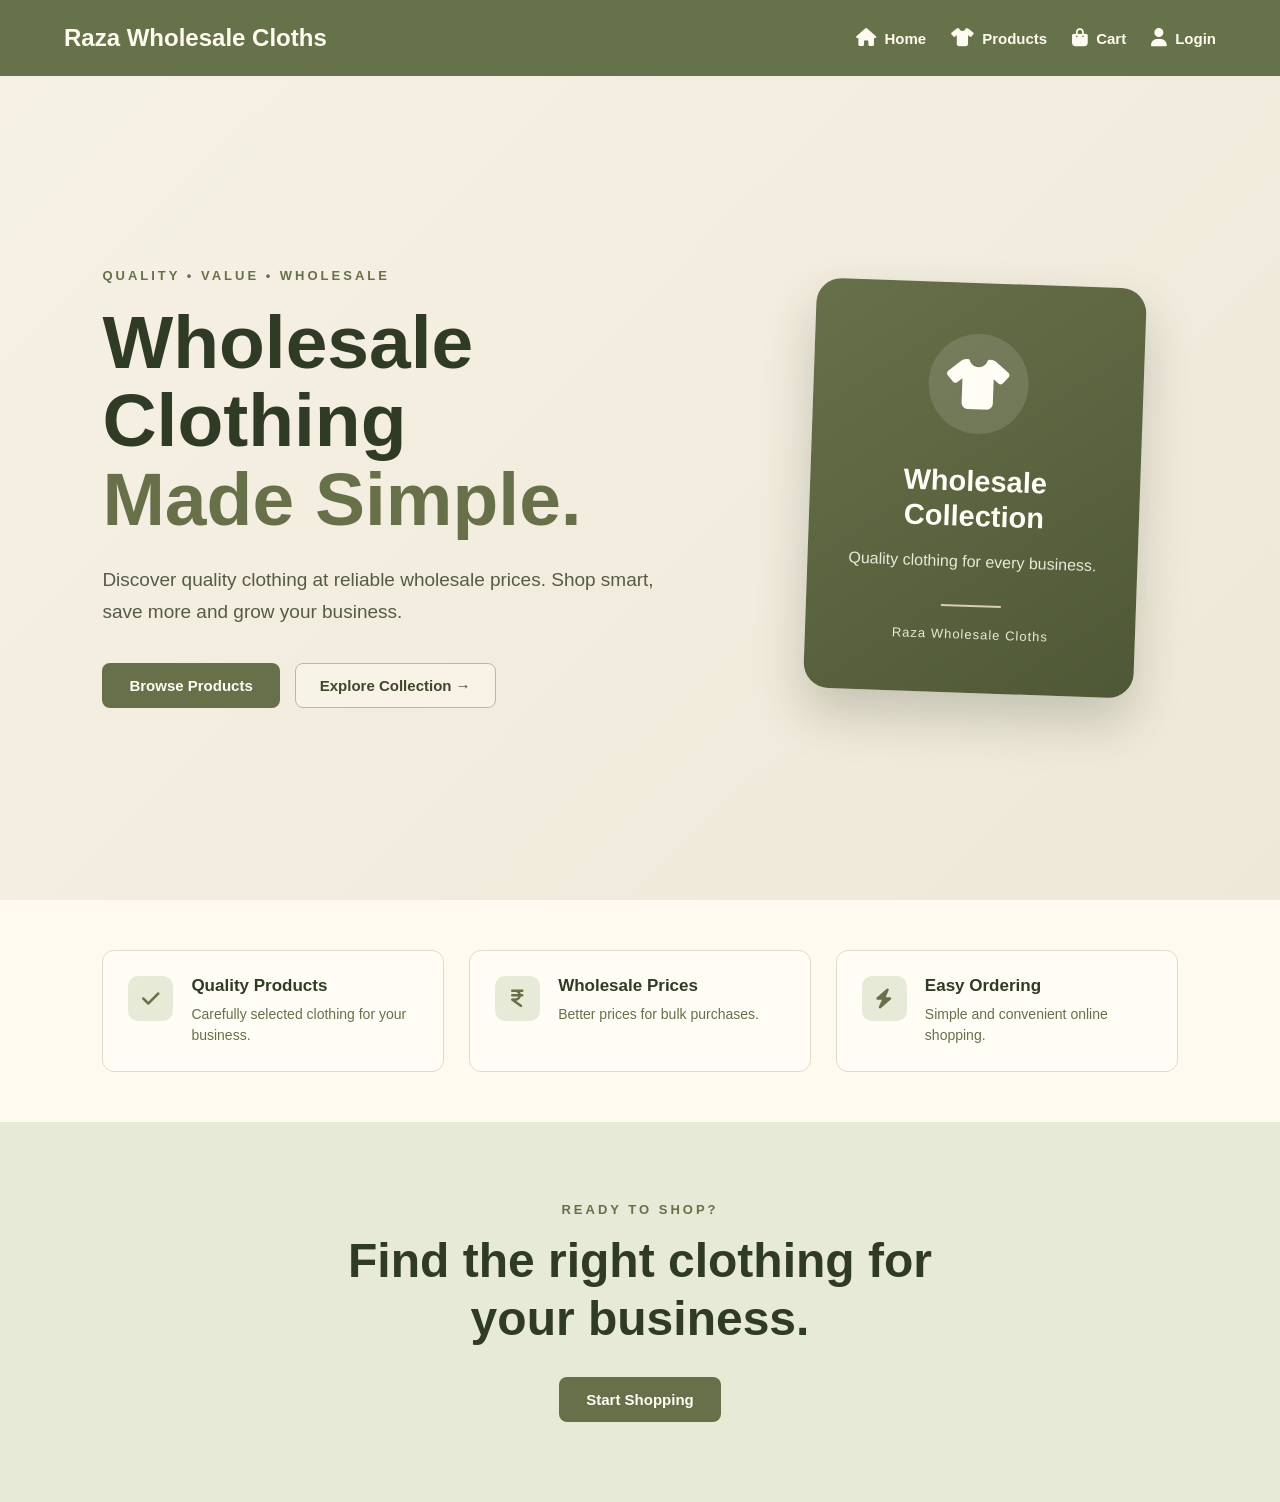
==== commit 9d3c153d: "Fix navbar consistency and mobile navigation" ====
--- a/FRONTEND/index.html
+++ b/FRONTEND/index.html
@@ -490,125 +490,6 @@
 
     <script src="js/main.js"></script>
 
-
-    <script>
-
-        const mobileMenuButton =
-            document.getElementById(
-                "mobileMenuButton"
-            );
-
-
-        const mobileSidebar =
-            document.getElementById(
-                "mobileSidebar"
-            );
-
-
-        const sidebarCloseButton =
-            document.getElementById(
-                "sidebarCloseButton"
-            );
-
-
-        const sidebarOverlay =
-            document.getElementById(
-                "sidebarOverlay"
-            );
-
-
-        function openSidebar() {
-
-            mobileSidebar.classList.add(
-                "active"
-            );
-
-            sidebarOverlay.classList.add(
-                "active"
-            );
-
-            mobileMenuButton.setAttribute(
-                "aria-expanded",
-                "true"
-            );
-
-            document.body.classList.add(
-                "sidebar-open"
-            );
-
-        }
-
-
-        function closeSidebar() {
-
-            mobileSidebar.classList.remove(
-                "active"
-            );
-
-            sidebarOverlay.classList.remove(
-                "active"
-            );
-
-            mobileMenuButton.setAttribute(
-                "aria-expanded",
-                "false"
-            );
-
-            document.body.classList.remove(
-                "sidebar-open"
-            );
-
-        }
-
-
-        mobileMenuButton.addEventListener(
-            "click",
-            openSidebar
-        );
-
-
-        sidebarCloseButton.addEventListener(
-            "click",
-            closeSidebar
-        );
-
-
-        sidebarOverlay.addEventListener(
-            "click",
-            closeSidebar
-        );
-
-
-        document
-            .querySelectorAll(".sidebar-link")
-            .forEach(function (link) {
-
-                link.addEventListener(
-                    "click",
-                    closeSidebar
-                );
-
-            });
-
-
-        document.addEventListener(
-            "keydown",
-            function (event) {
-
-                if (
-                    event.key === "Escape"
-                ) {
-
-                    closeSidebar();
-
-                }
-
-            }
-        );
-
-    </script>
-
-
 </body>
 
 </html>
--- a/FRONTEND/css/style.css
+++ b/FRONTEND/css/style.css
@@ -1,13 +1,28 @@
+/* =========================================
+   GLOBAL RESET
+   ========================================= */
+
 * {
     margin: 0;
     padding: 0;
     box-sizing: border-box;
 }
 
+html {
+    width: 100%;
+    overflow-x: hidden;
+}
+
 body {
+    width: 100%;
+    min-height: 100vh;
+
     font-family: Arial, sans-serif;
+
     background-color: #f6f1e5;
     color: #2f3b25;
+
+    overflow-x: hidden;
 }
 
 
@@ -16,17 +31,25 @@
    ========================================= */
 
 .navbar {
+    width: 100%;
+    min-height: 76px;
+
+    display: flex;
+    align-items: center;
+    justify-content: space-between;
+
+    gap: 25px;
+
+    padding: 18px 5%;
+
     background-color: #66734a;
 
-    display: flex;
-    justify-content: space-between;
-    align-items: center;
-
-    padding: 18px 50px;
-
-    min-height: 76px;
-}
-
+    position: relative;
+    z-index: 1000;
+}
+
+
+/* LOGO */
 
 .logo {
     color: #fffaf0;
@@ -36,28 +59,54 @@
 
     text-decoration: none;
 
+    line-height: 1.2;
+
+    /*
+       Important:
+       Logo is allowed to wrap instead of
+       getting cut off on smaller screens.
+    */
+
+    white-space: normal;
+
+    overflow-wrap: anywhere;
+
+    flex-shrink: 1;
+
+    max-width: 300px;
+}
+
+
+/* NAVIGATION */
+
+.main-nav {
+    display: flex;
+
+    align-items: center;
+    justify-content: flex-end;
+
+    gap: 25px;
+
+    flex-shrink: 0;
+}
+
+
+.nav-link {
+    display: inline-flex;
+
+    align-items: center;
+    justify-content: center;
+
+    gap: 8px;
+
+    color: #fffaf0;
+
+    text-decoration: none;
+
+    font-size: 15px;
+    font-weight: 600;
+
     white-space: nowrap;
-}
-
-
-.main-nav {
-    display: flex;
-    align-items: center;
-
-    gap: 25px;
-}
-
-
-.nav-link {
-    display: flex;
-    align-items: center;
-    gap: 8px;
-
-    color: #fffaf0;
-
-    text-decoration: none;
-
-    font-weight: 600;
 
     transition:
         color 0.2s ease,
@@ -66,7 +115,11 @@
 
 
 .nav-link i {
-    font-size: 17px;
+    font-size: 18px;
+
+    line-height: 1;
+
+    flex-shrink: 0;
 }
 
 
@@ -74,6 +127,255 @@
     color: #e7c9a9;
 
     transform: translateY(-1px);
+}
+
+
+/* MOBILE MENU BUTTON (hidden on desktop) */
+
+.mobile-menu-button {
+    display: none;
+
+    width: 42px;
+    height: 42px;
+
+    align-items: center;
+    justify-content: center;
+
+    background-color: transparent;
+
+    color: #fffaf0;
+
+    border: 1px solid rgba(255, 250, 240, 0.35);
+
+    border-radius: 8px;
+
+    font-size: 18px;
+
+    cursor: pointer;
+
+    flex-shrink: 0;
+}
+
+
+.mobile-menu-button:hover {
+    background-color: rgba(255, 250, 240, 0.12);
+}
+
+
+/* =========================================
+   MOBILE SIDEBAR
+   ========================================= */
+
+.mobile-sidebar {
+    position: fixed;
+
+    top: 0;
+    right: 0;
+
+    width: 280px;
+
+    max-width: 80%;
+
+    height: 100vh;
+
+    background-color: #fffaf0;
+
+    box-shadow:
+        -8px 0 25px rgba(47, 59, 37, 0.25);
+
+    transform: translateX(100%);
+
+    transition: transform 0.25s ease;
+
+    z-index: 1200;
+
+    display: flex;
+
+    flex-direction: column;
+
+    padding: 20px;
+}
+
+
+.mobile-sidebar.active {
+    transform: translateX(0);
+}
+
+
+.sidebar-header {
+    display: flex;
+
+    align-items: center;
+
+    justify-content: space-between;
+
+    padding-bottom: 18px;
+
+    margin-bottom: 15px;
+
+    border-bottom: 1px solid #ddd6c2;
+}
+
+
+.sidebar-header span {
+    color: #2f3b25;
+
+    font-size: 18px;
+
+    font-weight: bold;
+}
+
+
+.sidebar-close-button {
+    width: 34px;
+    height: 34px;
+}
+.main-nav {
+    display: flex;
+
+    align-items: center;
+    justify-content: center;
+
+    background-color: transparent;
+
+    color: #2f3b25;
+
+    border: none;
+
+    border-radius: 6px;
+
+    font-size: 18px;
+
+    cursor: pointer;
+
+    padding: 0;
+}
+
+
+.sidebar-close-button:hover {
+    background-color: #e8ead8;
+}
+
+
+.sidebar-nav {
+    display: flex;
+
+    flex-direction: column;
+
+    gap: 6px;
+}
+
+
+.sidebar-link {
+    display: flex;
+
+    align-items: center;
+    justify-content: flex-end;
+
+    gap: 14px;
+
+    padding: 13px 12px;
+
+    color: #2f3b25;
+
+    text-decoration: none;
+
+    font-size: 15px;
+
+    font-weight: 600;
+
+    border-radius: 8px;
+
+    transition: background-color 0.2s ease;
+}
+
+
+.sidebar-link i {
+    width: 20px;
+
+    font-size: 18px;
+
+    text-align: center;
+
+    color: #68704a;
+}
+
+
+.sidebar-link:hover {
+    background-color: #e8ead8;
+}
+
+
+.sidebar-overlay {
+    position: fixed;
+
+    top: 0;
+    left: 0;
+
+    width: 100%;
+    height: 100%;
+
+    background-color: rgba(47, 59, 37, 0.45);
+
+    opacity: 0;
+
+    visibility: hidden;
+
+    transition:
+        opacity 0.25s ease,
+        visibility 0.25s ease;
+
+    z-index: 1100;
+}
+
+
+.sidebar-overlay.active {
+    opacity: 1;
+
+    visibility: visible;
+}
+
+
+body.sidebar-open {
+    overflow: hidden;
+}
+
+
+/* Sidebar/overlay never render on desktop, even before JS toggles run */
+
+@media (min-width: 601px) {
+
+    .mobile-sidebar,
+    .sidebar-overlay {
+        display: none;
+    }
+
+}
+
+
+/* =========================================
+   GENERAL BUTTON
+   ========================================= */
+
+button {
+    background-color: #66734a;
+
+    color: #fffaf0;
+
+    border: none;
+
+    padding: 14px 28px;
+
+    font-size: 16px;
+    font-weight: bold;
+
+    border-radius: 6px;
+
+    cursor: pointer;
+}
+
+button:hover {
+    background-color: #52603a;
 }
 
 
@@ -85,6 +387,7 @@
     min-height: calc(100vh - 76px);
 
     display: flex;
+
     flex-direction: column;
 
     justify-content: center;
@@ -97,39 +400,16 @@
 
 .hero h1 {
     font-size: 56px;
+
     margin-bottom: 20px;
 }
 
 .hero p {
     font-size: 20px;
+
     color: #4f5d3a;
 
     margin-bottom: 30px;
-}
-
-
-/* =========================================
-   BUTTON
-   ========================================= */
-
-button {
-    background-color: #66734a;
-    color: #fffaf0;
-
-    border: none;
-
-    padding: 14px 28px;
-
-    font-size: 16px;
-    font-weight: bold;
-
-    border-radius: 6px;
-
-    cursor: pointer;
-}
-
-button:hover {
-    background-color: #52603a;
 }
 
 
@@ -139,25 +419,36 @@
 
 .products-section {
     padding: 50px;
+
     text-align: center;
 }
 
-.products-section h1 {
-    color: #2f3b25;
+.products-section h1,
+.products-section h2 {
+    color: #2f3b25;
+
     background-color: transparent;
+
     font-size: 40px;
+
     margin-bottom: 35px;
 }
 
+
 .products-container {
     display: flex;
+
     flex-wrap: wrap;
+
     justify-content: center;
+
     gap: 25px;
 }
+
 
 .product-card {
     width: 280px;
+
     background-color: #fffaf0;
 
     padding: 25px;
@@ -170,16 +461,22 @@
     text-align: left;
 }
 
+
 .product-card h2 {
     color: #2f3b25;
+
     margin-bottom: 15px;
 }
+
 
 .product-card p {
     text-align: left;
+
     font-size: 16px;
+
     margin: 8px 0;
 }
+
 
 .product-card button {
     margin-top: 15px;
@@ -201,9 +498,12 @@
     margin-bottom: 35px;
 }
 
+
 .search-container input {
     width: 300px;
 
+    max-width: 100%;
+
     padding: 13px 15px;
 
     border: 1px solid #b8bda8;
@@ -218,10 +518,12 @@
 
     outline: none;
 }
+
 
 .search-container input:focus {
     border-color: #66734a;
 }
+
 
 .search-container button {
     margin-top: 0;
@@ -234,6 +536,7 @@
 
 .sort-container {
     display: flex;
+
     justify-content: center;
     align-items: center;
 
@@ -241,21 +544,26 @@
 
     margin-bottom: 35px;
 }
+
 
 .sort-container label {
     font-size: 16px;
+
     font-weight: 600;
 
     color: #2f3b25;
 }
+
 
 .sort-container select {
     padding: 10px 14px;
 
     border: 1px solid #b8bda8;
+
     border-radius: 6px;
 
     background-color: #fffaf0;
+
     color: #2f3b25;
 
     font-size: 15px;
@@ -264,6 +572,7 @@
 
     outline: none;
 }
+
 
 .sort-container select:focus {
     border-color: #66734a;
@@ -276,6 +585,7 @@
 
 .product-details {
     width: 90%;
+
     max-width: 1100px;
 
     margin: 50px auto;
@@ -304,6 +614,7 @@
     display: flex;
 
     align-items: center;
+
     justify-content: center;
 
     background: #e8ead8;
@@ -314,6 +625,7 @@
 
 .image-placeholder {
     width: 80%;
+
     height: 320px;
 
     display: flex;
@@ -450,6 +762,7 @@
 
     font-weight: bold;
 }
+
 
 .view-product-button:hover {
     background-color: #52603a;
@@ -468,6 +781,7 @@
     margin: 50px auto;
 }
 
+
 .cart-section > h1 {
     text-align: center;
 
@@ -935,7 +1249,7 @@
 
     font-size: 17px;
 
-    word-break: break-word;
+    overflow-wrap: anywhere;
 }
 
 
@@ -1554,7 +1868,7 @@
 }
 
 
-/* Hero Visual */
+/* HERO VISUAL */
 
 .hero-visual {
     display: flex;
@@ -1659,7 +1973,9 @@
 }
 
 
-/* Features */
+/* =========================================
+   FEATURES
+   ========================================= */
 
 .features-section {
     display: grid;
@@ -1744,7 +2060,9 @@
 }
 
 
-/* Home CTA */
+/* =========================================
+   HOME CTA
+   ========================================= */
 
 .home-cta {
     text-align: center;
@@ -1824,6 +2142,23 @@
         grid-template-columns: 1fr;
     }
 
+
+    .product-details {
+        flex-direction: column;
+
+        gap: 30px;
+    }
+
+
+    .product-image,
+    .product-info {
+        width: 100%;
+    }
+
+
+    .checkout-container {
+        grid-template-columns: 1fr;
+    }
 }
 
 
@@ -1834,50 +2169,94 @@
 @media (max-width: 600px) {
 
     .navbar {
-        padding: 14px 16px;
-
         min-height: 64px;
 
+        padding: 12px 14px;
+
         gap: 10px;
     }
 
 
+    /*
+       Logo can wrap.
+       It will NOT be truncated.
+    */
+
     .logo {
-        font-size: 18px;
-
-        max-width: 170px;
-
-        overflow: hidden;
-
-        text-overflow: ellipsis;
-    }
-
+        font-size: 17px;
+
+        line-height: 1.15;
+
+        max-width: 45%;
+
+        white-space: normal;
+
+        overflow-wrap: anywhere;
+
+        flex-shrink: 1;
+    }
+
+
+    /*
+       Mobile:
+       Desktop nav is replaced by the
+       hamburger button + sidebar.
+    */
 
     .main-nav {
-        gap: 14px;
+        display: none;
+    }
+
+
+    .mobile-menu-button {
+        display: inline-flex;
+    }
+
+
+    .nav-link {
+        width: 40px;
+
+        height: 40px;
+
+        padding: 0;
+
+        gap: 0;
+
+        border-radius: 8px;
 
         flex-shrink: 0;
     }
 
 
-    .nav-link {
-        justify-content: center;
-
-        gap: 0;
-    }
-
-
-    .nav-link i {
-        font-size: 19px;
-    }
-
-
-    /* Hide text on mobile */
+    .nav-link:hover {
+        transform: none;
+    }
+
+
+    /*
+       Mobile:
+       Only icons are visible.
+    */
 
     .nav-link span {
         display: none;
     }
 
+
+    .nav-link i {
+        display: inline-flex;
+
+        align-items: center;
+
+        justify-content: center;
+
+        font-size: 20px;
+
+        line-height: 1;
+    }
+
+
+    /* HOME */
 
     .home-hero {
         padding: 45px 20px;
@@ -1921,10 +2300,47 @@
     }
 
 
-    /* Product details */
+    /* PRODUCTS */
+
+    .products-section {
+        padding: 35px 16px;
+    }
+
+
+    .products-section h1,
+    .products-section h2 {
+        font-size: 30px;
+    }
+
+
+    .search-container {
+        width: 100%;
+
+        flex-direction: column;
+    }
+
+
+    .search-container input {
+        width: 100%;
+    }
+
+
+    .search-container button {
+        width: 100%;
+    }
+
+
+    .product-card {
+        width: 100%;
+
+        max-width: 350px;
+    }
+
+
+    /* PRODUCT DETAILS */
 
     .product-details {
-        flex-direction: column;
+        width: 94%;
 
         padding: 20px;
 
@@ -1933,8 +2349,6 @@
 
 
     .product-image {
-        width: 100%;
-
         min-height: 300px;
     }
 
@@ -1945,8 +2359,6 @@
 
 
     .product-info {
-        width: 100%;
-
         padding: 10px;
     }
 
@@ -1956,7 +2368,7 @@
     }
 
 
-    /* Cart */
+    /* CART */
 
     .cart-section {
         width: 94%;
@@ -1999,12 +2411,41 @@
     }
 
 
-    /* Checkout */
-
-    .checkout-container {
-        grid-template-columns: 1fr;
-    }
-
+    /* LOGIN */
+
+    .login-section {
+        padding: 30px 15px;
+    }
+
+
+    .login-card {
+        padding: 30px 22px;
+    }
+
+
+    .login-card h1 {
+        font-size: 28px;
+    }
+
+
+    /* PROFILE */
+
+    .profile-section {
+        padding: 30px 15px;
+    }
+
+
+    .profile-card {
+        padding: 30px 22px;
+    }
+
+
+    .profile-card h1 {
+        font-size: 28px;
+    }
+
+
+    /* CHECKOUT */
 
     .checkout-section {
         width: 95%;
@@ -2034,7 +2475,7 @@
     }
 
 
-    /* Orders */
+    /* ORDERS */
 
     .order-details-section {
         width: 95%;
@@ -2058,7 +2499,6 @@
     .order-detail-item {
         align-items: flex-start;
     }
-
 }
 
 
@@ -2069,21 +2509,32 @@
 @media (max-width: 450px) {
 
     .navbar {
-        padding-left: 12px;
-
-        padding-right: 12px;
+        padding-left: 10px;
+
+        padding-right: 10px;
+
+        gap: 6px;
     }
 
 
     .logo {
-        font-size: 16px;
-
-        max-width: 145px;
+        font-size: 15px;
+
+        max-width: 42%;
+
+        line-height: 1.15;
     }
 
 
     .main-nav {
-        gap: 11px;
+        gap: 2px;
+    }
+
+
+    .nav-link {
+        width: 38px;
+
+        height: 38px;
     }
 
 
@@ -2092,6 +2543,18 @@
     }
 
 
+    .hero-content h1 {
+        font-size: 38px;
+    }
+
+
+    .hero-card {
+        width: 250px;
+
+        min-height: 310px;
+    }
+
+
     .order-detail-item {
         flex-direction: column;
     }
@@ -2101,11 +2564,6 @@
         flex-direction: column;
 
         align-items: flex-start;
-    }
-
-
-    .login-card {
-        padding: 30px 22px;
     }
 
 
@@ -2113,184 +2571,6 @@
     .profile-card h1 {
         font-size: 27px;
     }
-
-
-    .profile-card {
-        padding: 30px 22px;
-    }
-
-}
-
-
-/* =========================================
-   RESPONSIVE NAVIGATION
-   ========================================= */
-
-/* Desktop Navigation */
-
-.navbar {
-    width: 100%;
-    min-height: 76px;
-
-    display: flex;
-    align-items: center;
-    justify-content: space-between;
-
-    gap: 25px;
-
-    padding: 18px 5%;
-
-    position: relative;
-    z-index: 1000;
-}
-
-
-.navbar .logo {
-    flex-shrink: 0;
-
-    white-space: nowrap;
-
-    font-size: 24px;
-    font-weight: 700;
-}
-
-
-.navbar nav {
-    display: flex;
-    align-items: center;
-    justify-content: flex-end;
-
-    gap: 25px;
-
-    flex-shrink: 0;
-}
-
-
-.navbar nav a {
-    display: inline-flex;
-    align-items: center;
-    justify-content: center;
-
-    gap: 7px;
-
-    color: #fffaf0;
-
-    text-decoration: none;
-
-    font-size: 15px;
-    font-weight: 600;
-
-    white-space: nowrap;
-
-    transition:
-        color 0.2s ease,
-        transform 0.2s ease;
-}
-
-
-.navbar nav a:hover {
-    color: #e7c9a9;
-
-    transform: translateY(-1px);
-}
-
-
-/* Navigation Icons */
-
-.nav-icon {
-    display: inline-flex;
-
-    align-items: center;
-    justify-content: center;
-
-    font-size: 20px;
-
-    line-height: 1;
-
-    flex-shrink: 0;
-}
-
-
-/* =========================================
-   MOBILE NAVIGATION
-   ========================================= */
-
-@media (max-width: 600px) {
-
-    .navbar {
-
-        min-height: 64px;
-
-        padding: 14px 18px;
-
-        gap: 10px;
-
-    }
-
-
-    .navbar .logo {
-
-        font-size: 18px;
-
-        max-width: 55%;
-
-        overflow: hidden;
-
-        text-overflow: ellipsis;
-
-    }
-
-
-    .navbar nav {
-
-        flex: 1;
-
-        justify-content: flex-end;
-
-        gap: 6px;
-
-    }
-
-
-    .navbar nav a {
-
-        width: 42px;
-
-        height: 42px;
-
-        padding: 0;
-
-        border-radius: 8px;
-
-    }
-
-
-    .navbar nav a:hover {
-
-        transform: none;
-
-    }
-
-
-    /* Hide text on mobile */
-
-    .navbar .nav-text {
-
-        display: none;
-
-    }
-
-
-    /* Show icons */
-
-    .navbar .nav-icon {
-
-        display: inline-flex;
-
-        font-size: 21px;
-
-    }
-
 }
 
 
@@ -2301,41 +2581,32 @@
 @media (max-width: 380px) {
 
     .navbar {
-
-        padding: 12px 12px;
-
-    }
-
-
-    .navbar .logo {
-
-        font-size: 16px;
-
-        max-width: 48%;
-
-    }
-
-
-    .navbar nav {
-
-        gap: 2px;
-
-    }
-
-
-    .navbar nav a {
-
-        width: 38px;
-
-        height: 38px;
-
-    }
-
-
-    .navbar .nav-icon {
-
-        font-size: 19px;
-
-    }
-
-}
+        padding: 10px 8px;
+
+        gap: 4px;
+    }
+
+
+    .logo {
+        font-size: 14px;
+
+        max-width: 40%;
+    }
+
+
+    .main-nav {
+        gap: 1px;
+    }
+
+
+    .nav-link {
+        width: 35px;
+
+        height: 35px;
+    }
+
+
+    .nav-link i {
+        font-size: 17px;
+    }
+}
